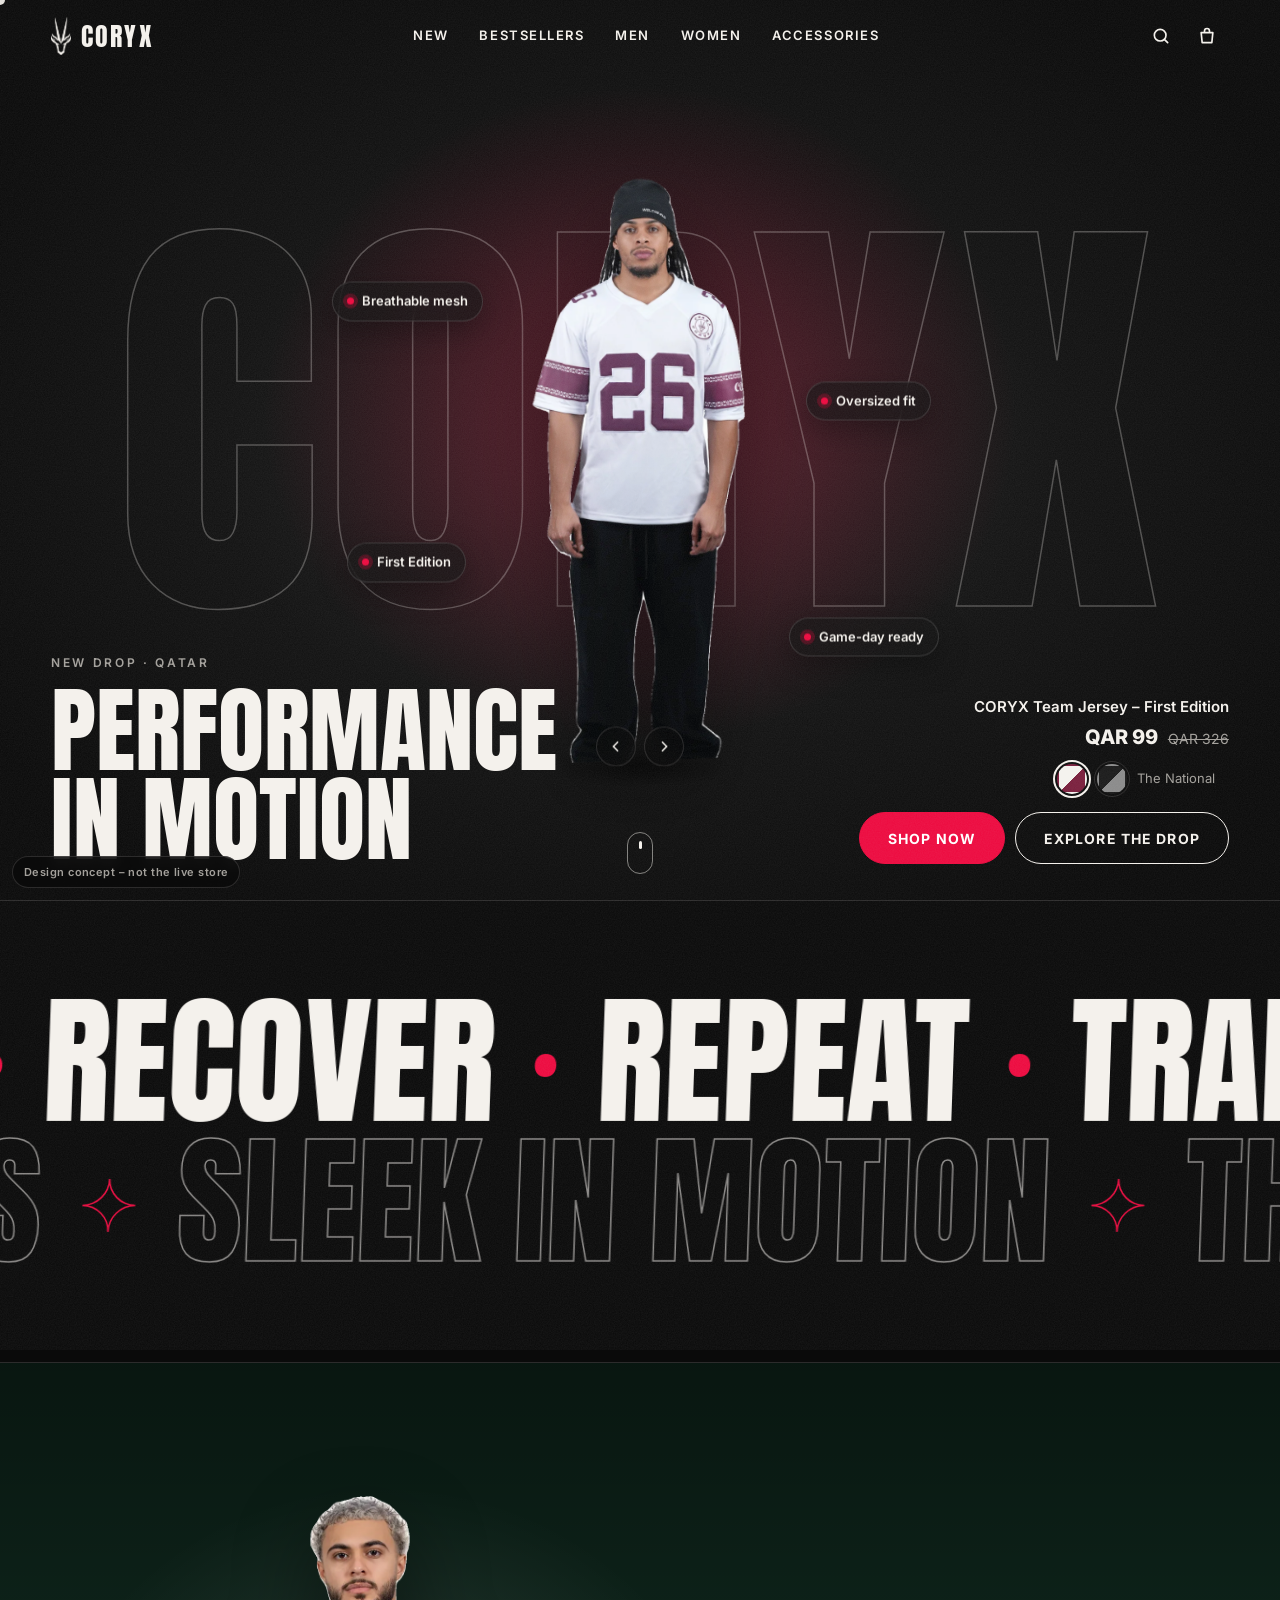
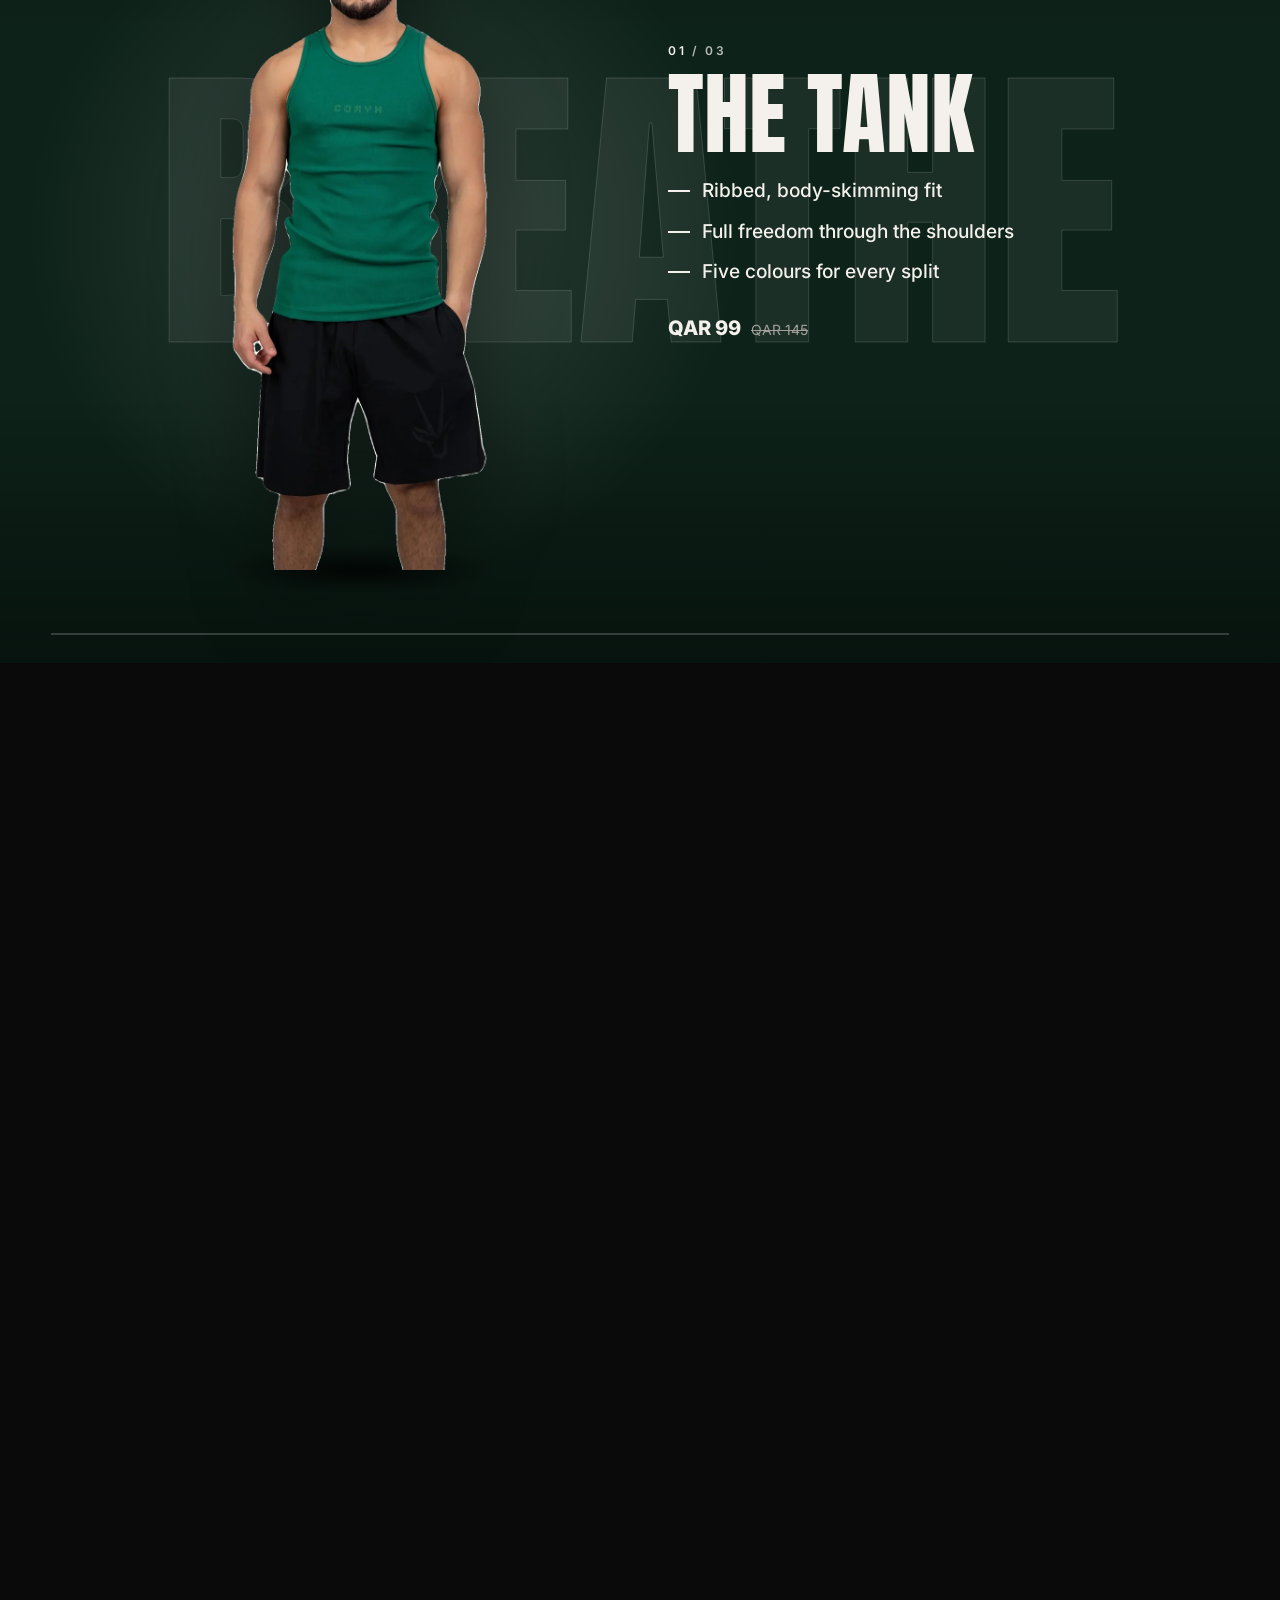
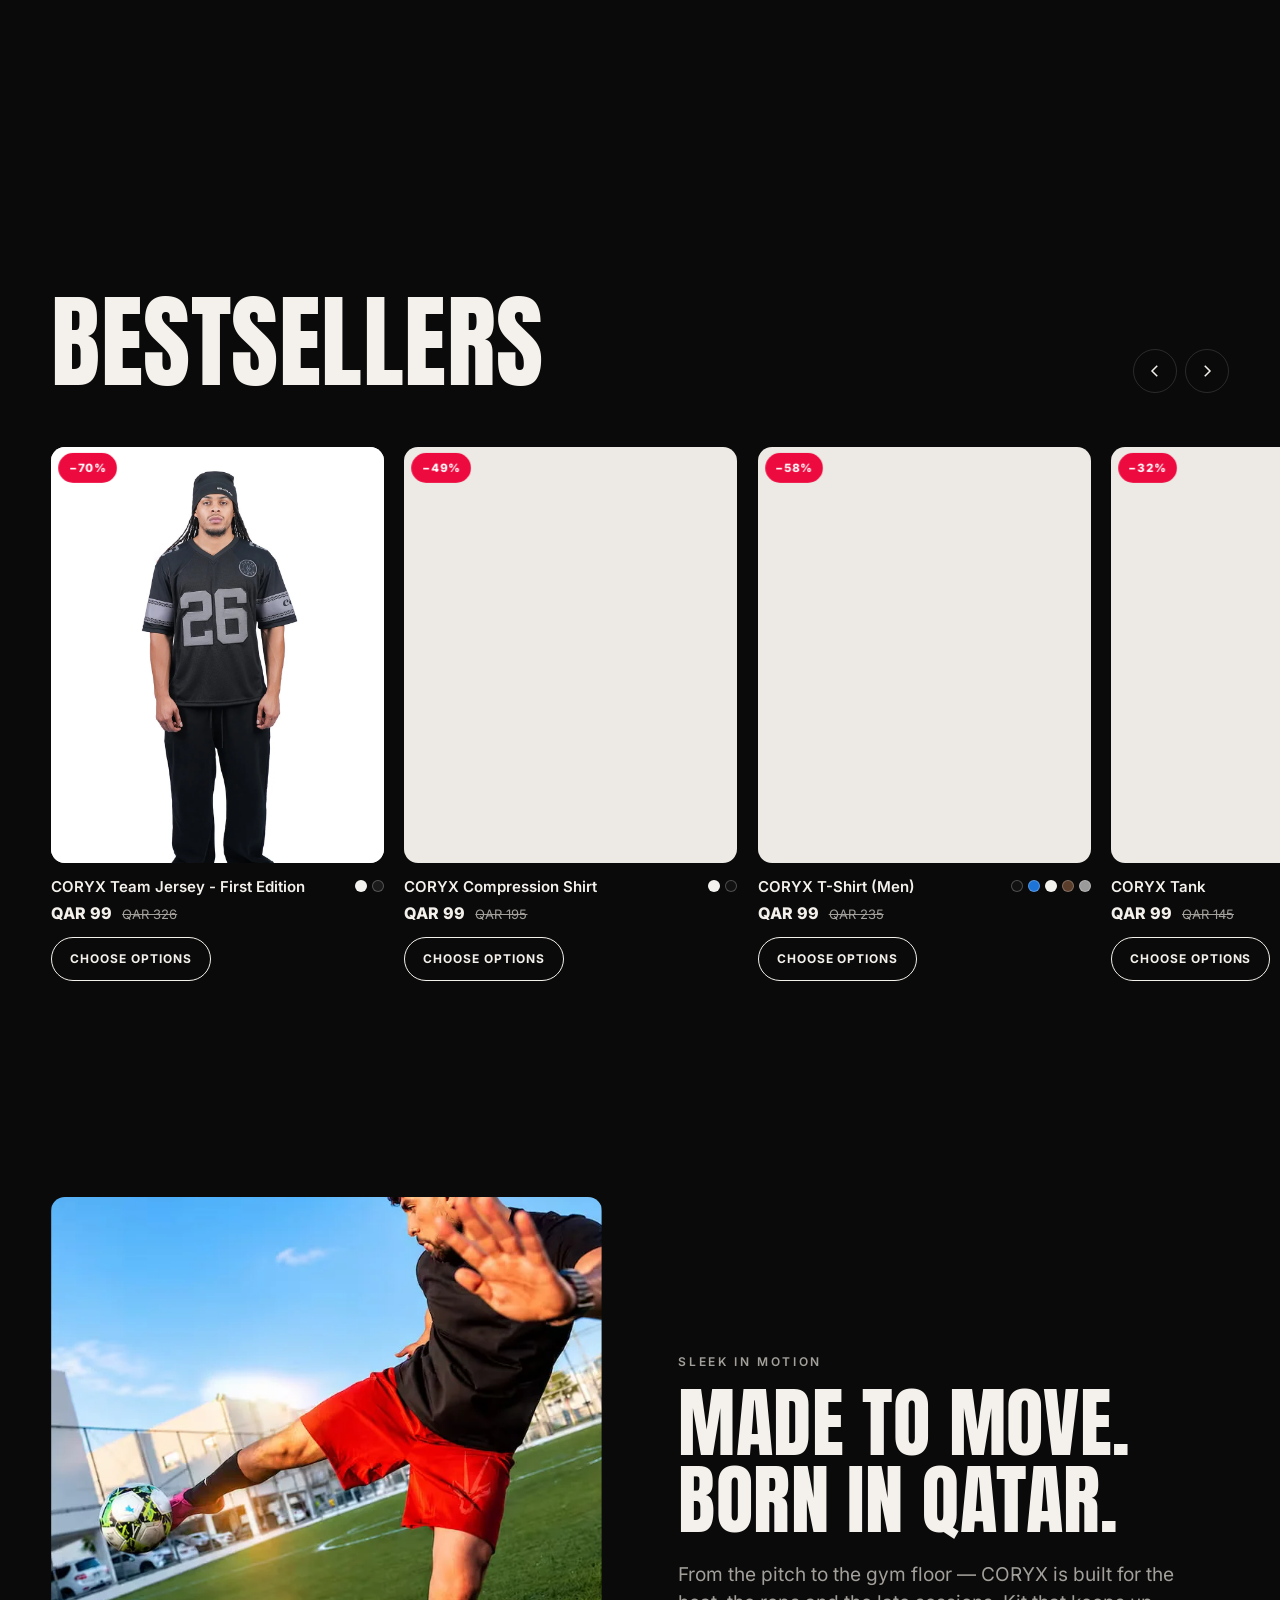
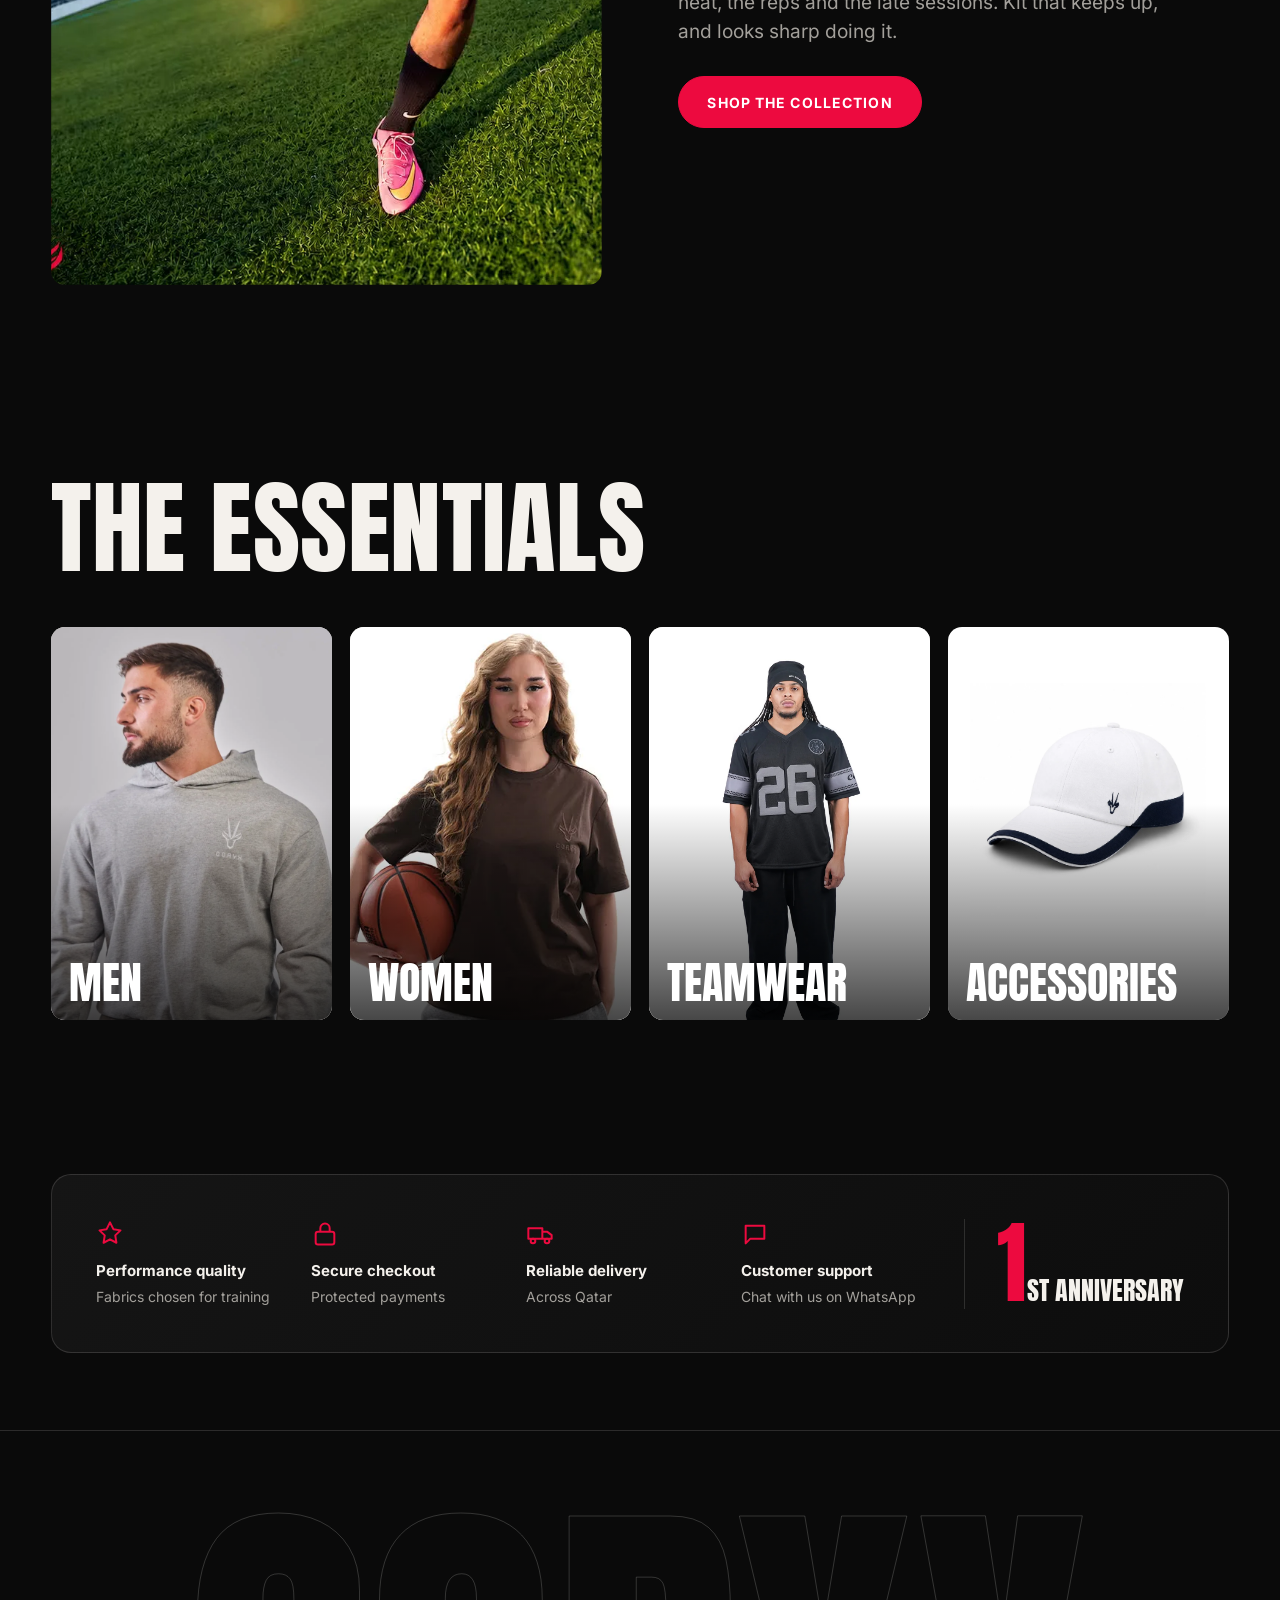
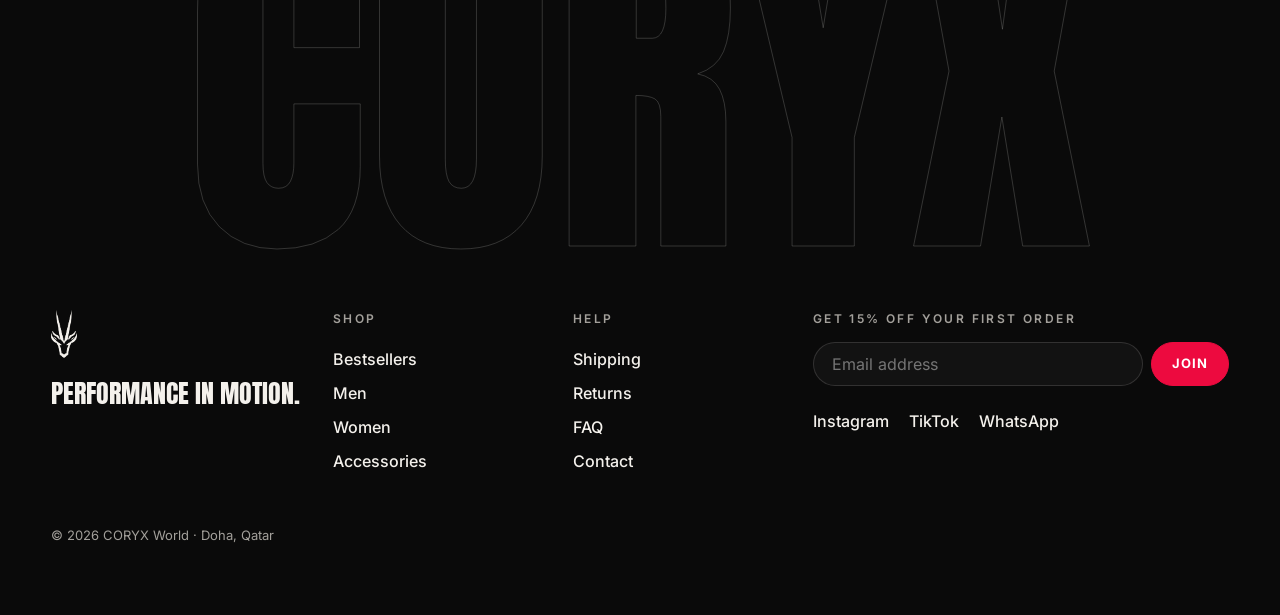
==== demo/index.html @ 8c730351 "Phase D: standalone client demo with real CORYX products One-page concept in ./demo (no build step):" ====
<!doctype html>
<html lang="en">
<head>
<meta charset="utf-8">
<meta name="viewport" content="width=device-width, initial-scale=1, viewport-fit=cover">
<title>CORYX — Performance in Motion</title>
<meta name="description" content="CORYX World design concept: premium gym and sportswear from Qatar.">
<meta name="theme-color" content="#0A0A0A">
<meta name="robots" content="noindex">
<link rel="icon" type="image/png" href="images/logo-red.png">
<link rel="preload" as="image" href="images/cutouts/jersey-national-0.webp" fetchpriority="high">
<link rel="stylesheet" href="demo.css">
</head>
<body>

<!-- Page-load intro (once per session) -->
<div class="intro" id="intro" aria-hidden="true">
  <div class="intro__panel intro__panel--top"></div>
  <div class="intro__panel intro__panel--bottom"></div>
  <div class="intro__mark"><img src="images/logo-red.png" alt="" width="84" height="156"></div>
  <button class="intro__skip" type="button" tabindex="-1">Skip</button>
</div>

<div class="grain" aria-hidden="true"></div>
<div class="cursor" aria-hidden="true"><span class="cursor__label">Drag</span></div>

<a class="skip-link" href="#main">Skip to content</a>

<header class="header" id="header">
  <a class="header__logo" href="#top" aria-label="CORYX home">
    <img src="images/logo-white.png" alt="" width="20" height="37">
    <span class="header__word">CORYX</span>
  </a>
  <nav class="header__nav" aria-label="Main">
    <a href="#showcase">New</a>
    <a href="#rail">Bestsellers</a>
    <a href="#essentials">Men</a>
    <a href="#essentials">Women</a>
    <a href="#essentials">Accessories</a>
  </nav>
  <div class="header__tools">
    <button class="icon-btn" type="button" aria-label="Search">
      <svg viewBox="0 0 24 24" width="20" height="20" aria-hidden="true"><circle cx="11" cy="11" r="7" fill="none" stroke="currentColor" stroke-width="2"/><path d="M20 20l-4-4" stroke="currentColor" stroke-width="2" stroke-linecap="round"/></svg>
    </button>
    <button class="icon-btn cart-btn" type="button" aria-label="Cart, 0 items">
      <svg viewBox="0 0 24 24" width="20" height="20" aria-hidden="true"><path d="M5 8h14l-1.2 12H6.2z" fill="none" stroke="currentColor" stroke-width="2" stroke-linejoin="round"/><path d="M9 8V6a3 3 0 0 1 6 0v2" fill="none" stroke="currentColor" stroke-width="2"/></svg>
      <span class="cart-btn__count" id="cartCount" hidden>0</span>
    </button>
    <button class="icon-btn menu-btn" type="button" aria-label="Open menu" aria-expanded="false" aria-controls="mobileMenu">
      <span></span><span></span>
    </button>
  </div>
</header>

<div class="mobile-menu" id="mobileMenu" hidden>
  <a href="#showcase">New</a>
  <a href="#rail">Bestsellers</a>
  <a href="#essentials">Men</a>
  <a href="#essentials">Women</a>
  <a href="#essentials">Accessories</a>
</div>

<main id="main">

<!-- 4.1 HERO -->
<section class="hero" id="top" aria-labelledby="heroTitle">
  <div class="hero__bg" aria-hidden="true"></div>
  <div class="hero__outline" aria-hidden="true">CORYX</div>

  <div class="hero__stage">
    <coryx-spin id="heroSpin" mode="auto" eager
      label="CORYX Team Jersey – First Edition"
      frames='["images/cutouts/jersey-national-0.webp","images/cutouts/jersey-national-1.webp","images/cutouts/jersey-national-2.webp","images/cutouts/jersey-national-3.webp"]'
      ratio="1000/1500"></coryx-spin>

    <ul class="chips" aria-label="Product highlights">
      <li class="chip" data-depth="1.2"><span class="chip__dot"></span>Breathable mesh</li>
      <li class="chip" data-depth="0.7"><span class="chip__dot"></span>Oversized fit</li>
      <li class="chip" data-depth="1.6"><span class="chip__dot"></span>First Edition</li>
      <li class="chip" data-depth="0.9"><span class="chip__dot"></span>Game-day ready</li>
    </ul>
  </div>

  <div class="hero__copy">
    <p class="eyebrow">New drop · Qatar</p>
    <h1 class="hero__title" id="heroTitle"><span class="hero__line">Performance</span> <span class="hero__line">in Motion</span></h1>
  </div>

  <div class="hero__buy">
    <div class="hero__product">
      <p class="hero__name" id="heroName">CORYX Team Jersey – First Edition</p>
      <p class="price"><span class="price__now" id="heroPrice">QAR 99</span> <s class="price__was" id="heroWas">QAR 326</s></p>
      <div class="swatches" role="radiogroup" aria-label="Colour">
        <button class="swatch is-active" type="button" role="radio" aria-checked="true" style="--sw:#f4f2ee;--sw2:#7a1f3d" data-set="national" aria-label="The National (white and maroon)"></button>
        <button class="swatch" type="button" role="radio" aria-checked="false" style="--sw:#1a1a1a;--sw2:#8a8a8a" data-set="noir" aria-label="Noir (black and grey)"></button>
        <span class="swatches__label" id="swatchLabel">The National</span>
      </div>
    </div>
    <div class="hero__ctas">
      <a class="btn btn--primary magnetic" href="#rail"><span>Shop Now</span></a>
      <a class="btn btn--ghost magnetic" href="#showcase"><span>Explore the drop</span></a>
    </div>
  </div>

  <a class="scroll-cue" href="#marquee" aria-label="Scroll down"><span></span></a>
</section>

<!-- 4.2 MARQUEE -->
<section class="marquee" id="marquee" aria-label="Train, recover, repeat">
  <div class="marquee__row" data-dir="1"><div class="marquee__track">
    <span>Train</span><i>•</i><span>Recover</span><i>•</i><span>Repeat</span><i>•</i>
    <span>Train</span><i>•</i><span>Recover</span><i>•</i><span>Repeat</span><i>•</i>
  </div></div>
  <div class="marquee__row marquee__row--outline" data-dir="-1" aria-hidden="true"><div class="marquee__track">
    <span>Sleek in Motion</span><i>✦</i><span>The Essentials</span><i>✦</i>
    <span>Sleek in Motion</span><i>✦</i><span>The Essentials</span><i>✦</i>
  </div></div>
</section>

<!-- 4.3 SCROLL SHOWCASE -->
<section class="showcase" id="showcase" aria-label="Featured products">
  <div class="showcase__pin">
    <div class="showcase__bg" aria-hidden="true"></div>
    <div class="showcase__word" aria-hidden="true"><span>BREATHE</span><span>COMPRESS</span><span>RECOVER</span></div>
    <div class="showcase__stage">
      <coryx-spin class="showcase__spin" mode="scroll" data-i="0" label="CORYX Tank" frames='["images/cutouts/tank-front.webp","images/cutouts/tank-back.webp"]' ratio="1000/1500"></coryx-spin>
      <coryx-spin class="showcase__spin" mode="scroll" data-i="1" label="CORYX Compression Shirt" frames='["images/cutouts/compression-front.webp","images/cutouts/compression-back.webp"]' ratio="1000/1500"></coryx-spin>
      <coryx-spin class="showcase__spin" mode="scroll" data-i="2" label="CORYX Hoodie (Women)" frames='["images/cutouts/hoodie-w-front.webp","images/cutouts/hoodie-w-back.webp"]' ratio="1000/1500"></coryx-spin>
    </div>
    <div class="showcase__copy">
      <article class="sc-item" data-handle="coryx-tank" data-bg="#0d2219" data-accent="#2f8f5b">
        <p class="eyebrow"><span class="sc-num">01</span> / 03</p>
        <h2 class="sc-title">The Tank</h2>
        <ul class="sc-bullets"><li>Ribbed, body-skimming fit</li><li>Full freedom through the shoulders</li><li>Five colours for every split</li></ul>
        <p class="price"><span class="price__now"></span> <s class="price__was"></s></p>
      </article>
      <article class="sc-item" data-handle="compression-shirt" data-bg="#3a0613" data-accent="#ED0A3F">
        <p class="eyebrow"><span class="sc-num">02</span> / 03</p>
        <h2 class="sc-title">Compression Shirt</h2>
        <ul class="sc-bullets"><li>Second-skin compression fit</li><li>Built for heavy sessions</li><li>Black or white</li></ul>
        <p class="price"><span class="price__now"></span> <s class="price__was"></s></p>
      </article>
      <article class="sc-item" data-handle="women-hoodies" data-bg="#1b1d23" data-accent="#b9b9c0">
        <p class="eyebrow"><span class="sc-num">03</span> / 03</p>
        <h2 class="sc-title">The Hoodie</h2>
        <ul class="sc-bullets"><li>Heavyweight, relaxed silhouette</li><li>Warm-up to cool-down</li><li>Gray or black</li></ul>
        <p class="price"><span class="price__now"></span> <s class="price__was"></s></p>
      </article>
    </div>
    <div class="showcase__progress" aria-hidden="true"><span></span></div>
  </div>
</section>

<!-- 4.4 PRODUCT RAIL -->
<section class="rail" id="rail" aria-labelledby="railTitle">
  <div class="section-head">
    <h2 class="section-title" id="railTitle" data-reveal>Bestsellers</h2>
    <div class="rail__nav">
      <button class="icon-btn icon-btn--ring" type="button" data-rail="-1" aria-label="Previous products"><svg viewBox="0 0 24 24" width="18" height="18" aria-hidden="true"><path d="M15 5l-7 7 7 7" fill="none" stroke="currentColor" stroke-width="2"/></svg></button>
      <button class="icon-btn icon-btn--ring" type="button" data-rail="1" aria-label="Next products"><svg viewBox="0 0 24 24" width="18" height="18" aria-hidden="true"><path d="M9 5l7 7-7 7" fill="none" stroke="currentColor" stroke-width="2"/></svg></button>
    </div>
  </div>
  <div class="rail__track" id="railTrack" tabindex="0" aria-label="Bestseller products, scroll horizontally"></div>
</section>

<!-- 4.5 SPLIT FEATURE -->
<section class="split" aria-labelledby="splitTitle">
  <div class="split__media">
    <img src="images/lifestyle-football.webp" alt="Footballer in CORYX shorts striking the ball on a pitch" width="1000" height="1250" loading="lazy">
  </div>
  <div class="split__copy">
    <p class="eyebrow">Sleek in Motion</p>
    <h2 class="section-title" id="splitTitle" data-reveal>Made to move.<br>Born in Qatar.</h2>
    <p class="split__text" data-reveal-lines>From the pitch to the gym floor — CORYX is built for the heat, the reps and the late sessions. Kit that keeps up, and looks sharp doing it.</p>
    <a class="btn btn--primary magnetic" href="#essentials"><span>Shop the collection</span></a>
  </div>
</section>

<!-- 4.6 CATEGORIES -->
<section class="cats" id="essentials" aria-labelledby="catsTitle">
  <div class="section-head">
    <h2 class="section-title" id="catsTitle" data-reveal>The Essentials</h2>
  </div>
  <div class="cats__grid">
    <a class="cat" href="https://coryxworld.com/collections/all" target="_blank" rel="noopener">
      <img src="images/mens-hoodies-5.webp" alt="Man wearing a gray CORYX hoodie" loading="lazy" width="1067" height="1600">
      <span class="cat__title">Men <b aria-hidden="true">→</b></span>
    </a>
    <a class="cat" href="https://coryxworld.com/collections/all" target="_blank" rel="noopener">
      <img src="images/coryx-gym-t-shirt-women-8.webp" alt="Woman in a brown CORYX T-shirt holding a basketball" loading="lazy" width="1067" height="1600">
      <span class="cat__title">Women <b aria-hidden="true">→</b></span>
    </a>
    <a class="cat" href="https://coryxworld.com/collections/all" target="_blank" rel="noopener">
      <img src="images/lifestyle-jersey.webp" alt="Model in the black CORYX Team Jersey" loading="lazy" width="1080" height="1440">
      <span class="cat__title">Teamwear <b aria-hidden="true">→</b></span>
    </a>
    <a class="cat cat--product" href="https://coryxworld.com/collections/all" target="_blank" rel="noopener">
      <img src="images/coryx-performance-cap-1.webp" alt="White CORYX Performance Cap" loading="lazy" width="1600" height="1600">
      <span class="cat__title">Accessories <b aria-hidden="true">→</b></span>
    </a>
  </div>
</section>

<!-- 4.7 TRUST -->
<section class="trust" aria-label="Why CORYX">
  <ul class="trust__list">
    <li><svg viewBox="0 0 24 24" aria-hidden="true"><path d="M12 2l3 6 6 .9-4.5 4.3 1 6.3L12 16.6 6.5 19.5l1-6.3L3 8.9 9 8z"/></svg><strong>Performance quality</strong><span>Fabrics chosen for training</span></li>
    <li><svg viewBox="0 0 24 24" aria-hidden="true"><rect x="4" y="10" width="16" height="11" rx="2"/><path d="M8 10V7a4 4 0 0 1 8 0v3"/></svg><strong>Secure checkout</strong><span>Protected payments</span></li>
    <li><svg viewBox="0 0 24 24" aria-hidden="true"><path d="M2 7h12v9H2zM14 10h4l4 3v3h-8z"/><circle cx="6" cy="18" r="2"/><circle cx="18" cy="18" r="2"/></svg><strong>Reliable delivery</strong><span>Across Qatar</span></li>
    <li><svg viewBox="0 0 24 24" aria-hidden="true"><path d="M4 5h16v11H8l-4 4z"/></svg><strong>Customer support</strong><span>Chat with us on WhatsApp</span></li>
  </ul>
  <div class="trust__counter">
    <span class="counter" data-to="1">0</span><span class="counter__label">st Anniversary</span>
  </div>
</section>

</main>

<footer class="footer">
  <div class="footer__big" aria-hidden="true">CORYX</div>
  <div class="footer__grid">
    <div>
      <img src="images/logo-white.png" alt="CORYX" width="26" height="48">
      <p class="footer__tag">Performance in Motion.</p>
    </div>
    <div>
      <h3>Shop</h3>
      <a href="#rail">Bestsellers</a><a href="#essentials">Men</a><a href="#essentials">Women</a><a href="#essentials">Accessories</a>
    </div>
    <div>
      <h3>Help</h3>
      <a href="#">Shipping</a><a href="#">Returns</a><a href="#">FAQ</a><a href="#">Contact</a>
    </div>
    <form class="footer__news" onsubmit="event.preventDefault(); this.querySelector('button').textContent='Subscribed ✓';">
      <h3>Get 15% off your first order</h3>
      <div class="footer__field"><label for="newsEmail" class="sr-only">Email</label><input id="newsEmail" type="email" placeholder="Email address" required><button type="submit" class="btn btn--primary btn--sm"><span>Join</span></button></div>
      <div class="footer__social">
        <a href="https://www.instagram.com/coryxworld/" target="_blank" rel="noopener">Instagram</a>
        <a href="https://www.tiktok.com/@coryx_world" target="_blank" rel="noopener">TikTok</a>
        <a href="https://wa.me/97451077577" target="_blank" rel="noopener">WhatsApp</a>
      </div>
    </form>
  </div>
  <p class="footer__legal">© 2026 CORYX World · Doha, Qatar</p>
</footer>

<div class="toast" id="toast" role="status" aria-live="polite"></div>
<div class="concept-label">Design concept – not the live store</div>

<script src="vendor/gsap.min.js" defer></script>
<script src="vendor/ScrollTrigger.min.js" defer></script>
<script src="vendor/lenis.min.js" defer></script>
<script src="data.js" defer></script>
<script src="demo.js" defer></script>
</body>
</html>
---- demo/demo.css ----
/* CORYX — design concept demo. No build step. */
@font-face { font-family: "Anton"; src: url("fonts/anton.woff2") format("woff2"); font-display: swap; }
@font-face { font-family: "Inter"; src: url("fonts/inter-400.woff2") format("woff2"); font-weight: 400; font-display: swap; }
@font-face { font-family: "Inter"; src: url("fonts/inter-500.woff2") format("woff2"); font-weight: 500; font-display: swap; }
@font-face { font-family: "Inter"; src: url("fonts/inter-600.woff2") format("woff2"); font-weight: 600; font-display: swap; }
@font-face { font-family: "Inter"; src: url("fonts/inter-700.woff2") format("woff2"); font-weight: 700; font-display: swap; }
@font-face { font-family: "Inter"; src: url("fonts/inter-800.woff2") format("woff2"); font-weight: 800; font-display: swap; }

:root {
  --bg: #0A0A0A;
  --bg-2: #141414;
  --fg: #F4F1EC;
  --muted: #A3A09B;
  --line: rgba(244, 241, 236, .14);
  --accent: #ED0A3F;            /* taken from the live theme's accent */
  --accent-ink: #fff;
  --card: #EDEAE5;
  --display: "Anton", "Impact", "Arial Narrow", sans-serif;
  --body: "Inter", system-ui, -apple-system, "Segoe UI", sans-serif;
  --gutter: clamp(16px, 4vw, 56px);
  --radius: 14px;
  --ease: cubic-bezier(.16, 1, .3, 1);
  color-scheme: dark;
}

*, *::before, *::after { box-sizing: border-box; }
html { -webkit-text-size-adjust: 100%; }
html.lenis, html.lenis body { height: auto; }
.lenis.lenis-smooth { scroll-behavior: auto !important; }
body {
  margin: 0; background: var(--bg); color: var(--fg);
  font-family: var(--body); font-size: 16px; line-height: 1.5;
  -webkit-font-smoothing: antialiased; overflow-x: hidden;
}
img { max-width: 100%; display: block; }
a { color: inherit; }
button { font: inherit; color: inherit; }
.sr-only, .skip-link:not(:focus) { position: absolute !important; width: 1px; height: 1px; overflow: hidden; clip: rect(0 0 0 0); white-space: nowrap; }
.skip-link { position: fixed; inset-block-start: 8px; inset-inline-start: 8px; z-index: 200; background: var(--fg); color: var(--bg); padding: 8px 14px; border-radius: 8px; }
:focus-visible { outline: 2px solid var(--accent); outline-offset: 3px; }

.eyebrow { font-size: 12px; font-weight: 600; letter-spacing: .22em; text-transform: uppercase; color: var(--muted); margin: 0 0 14px; }
.section-title { font-family: var(--display); font-weight: 400; text-transform: uppercase; font-size: clamp(44px, 8vw, 120px); line-height: .92; letter-spacing: .005em; margin: 0; }
.section-head { display: flex; align-items: end; justify-content: space-between; gap: 16px; padding-inline: var(--gutter); margin-block-end: clamp(24px, 4vw, 48px); }

/* Buttons */
.btn { --b: var(--fg); display: inline-flex; align-items: center; justify-content: center; gap: 10px; min-height: 52px; padding: 0 28px; border-radius: 999px; font-weight: 700; font-size: 14px; letter-spacing: .08em; text-transform: uppercase; text-decoration: none; border: 1.5px solid var(--b); cursor: pointer; position: relative; overflow: hidden; isolation: isolate; transition: color .4s var(--ease), border-color .4s var(--ease); }
.btn span { position: relative; z-index: 1; pointer-events: none; }
.btn::before { content: ""; position: absolute; inset: 0; z-index: 0; transform: translateY(101%); transition: transform .5s var(--ease); border-radius: inherit; }
.btn--primary { background: var(--accent); border-color: var(--accent); color: var(--accent-ink); }
.btn--primary::before { background: var(--fg); }
.btn--primary:hover { color: var(--bg); border-color: var(--fg); }
.btn--ghost { background: transparent; color: var(--fg); }
.btn--ghost::before { background: var(--fg); }
.btn--ghost:hover { color: var(--bg); }
.btn:hover::before { transform: translateY(0); }
.btn--sm { min-height: 44px; padding: 0 20px; font-size: 13px; }
.icon-btn { display: inline-grid; place-items: center; width: 44px; height: 44px; border: 0; background: transparent; cursor: pointer; border-radius: 999px; position: relative; }
.icon-btn--ring { border: 1.5px solid var(--line); transition: border-color .3s, background .3s; }
.icon-btn--ring:hover { border-color: var(--fg); background: rgba(255,255,255,.06); }

/* Grain + cursor + label */
.grain { position: fixed; inset: -50%; z-index: 90; pointer-events: none; opacity: .07; background-image: url("data:image/svg+xml;utf8,<svg xmlns='http://www.w3.org/2000/svg' width='220' height='220'><filter id='n'><feTurbulence type='fractalNoise' baseFrequency='.85' numOctaves='3' stitchTiles='stitch'/><feColorMatrix values='0 0 0 0 1  0 0 0 0 1  0 0 0 0 1  0 0 0 .9 0'/></filter><rect width='100%' height='100%' filter='url(%23n)'/></svg>"); animation: grain 1s steps(6) infinite; }
@keyframes grain { 0% { transform: translate(0,0) } 20% { transform: translate(-3%,2%) } 40% { transform: translate(2%,-3%) } 60% { transform: translate(-2%,-1%) } 80% { transform: translate(3%,3%) } 100% { transform: translate(0,0) } }
.cursor { position: fixed; inset-block-start: 0; inset-inline-start: 0; z-index: 150; width: 10px; height: 10px; margin: -5px 0 0 -5px; border-radius: 50%; background: var(--fg); pointer-events: none; mix-blend-mode: difference; display: none; place-items: center; transition: width .35s var(--ease), height .35s var(--ease), margin .35s var(--ease), background .3s; }
.cursor__label { font-size: 11px; font-weight: 800; letter-spacing: .14em; text-transform: uppercase; color: var(--bg); opacity: 0; transition: opacity .2s; }
.has-cursor .cursor { display: grid; }
.cursor.is-link { width: 46px; height: 46px; margin: -23px 0 0 -23px; }
.cursor.is-drag { width: 84px; height: 84px; margin: -42px 0 0 -42px; mix-blend-mode: normal; background: var(--accent); }
.cursor.is-drag .cursor__label { opacity: 1; color: #fff; }
.concept-label { position: fixed; inset-block-end: 12px; inset-inline-start: 12px; z-index: 120; font-size: 11px; font-weight: 600; letter-spacing: .04em; padding: 7px 11px; border-radius: 999px; background: rgba(10,10,10,.78); border: 1px solid var(--line); color: var(--muted); backdrop-filter: blur(8px); -webkit-backdrop-filter: blur(8px); pointer-events: none; }

/* Intro */
.intro { position: fixed; inset: 0; z-index: 180; display: grid; place-items: center; pointer-events: none; }
.intro__panel { position: absolute; inset-inline: 0; height: 50.5%; background: #050505; }
.intro__panel--top { inset-block-start: 0; }
.intro__panel--bottom { inset-block-end: 0; }
.intro__mark { position: relative; width: 84px; clip-path: inset(100% 0 0 0); }
.intro__skip { position: absolute; inset-block-end: 24px; inset-inline-end: 24px; background: none; border: 1px solid var(--line); border-radius: 999px; padding: 8px 14px; color: var(--muted); font-size: 12px; pointer-events: auto; cursor: pointer; }
.intro.is-done { display: none; }

/* Header */
.header { position: fixed; inset-block-start: 0; inset-inline: 0; z-index: 100; display: flex; align-items: center; justify-content: space-between; gap: 16px; padding: 14px var(--gutter); transition: background .4s, transform .5s var(--ease), padding .4s; }
.header.is-solid { background: rgba(10,10,10,.72); backdrop-filter: blur(14px); -webkit-backdrop-filter: blur(14px); border-block-end: 1px solid var(--line); padding-block: 10px; }
.header.is-hidden { transform: translateY(-100%); }
.header__logo { display: flex; align-items: center; gap: 10px; text-decoration: none; }
.header__logo img { width: 20px; height: auto; }
.header__word { font-family: var(--display); font-size: 26px; letter-spacing: .08em; line-height: 1; }
.header__nav { display: flex; gap: clamp(16px, 2.4vw, 36px); }
.header__nav a { font-size: 13px; font-weight: 600; letter-spacing: .12em; text-transform: uppercase; text-decoration: none; position: relative; padding-block: 6px; }
.header__nav a::after { content: ""; position: absolute; inset-inline: 0; inset-block-end: 0; height: 2px; background: var(--accent); transform: scaleX(0); transform-origin: right; transition: transform .45s var(--ease); }
.header__nav a:hover::after { transform: scaleX(1); transform-origin: left; }
.header__tools { display: flex; align-items: center; gap: 2px; }
.cart-btn__count[hidden] { display: none; }
.cart-btn__count { position: absolute; inset-block-start: 6px; inset-inline-end: 4px; min-width: 17px; height: 17px; padding: 0 4px; border-radius: 99px; background: var(--accent); color: #fff; font-size: 10px; font-weight: 800; display: grid; place-items: center; }
.cart-btn__count.bump { animation: bump .5s var(--ease); }
@keyframes bump { 40% { transform: scale(1.5) } }
.menu-btn { display: none; }
.menu-btn span { position: absolute; width: 20px; height: 2px; background: currentColor; transition: transform .35s var(--ease); }
.menu-btn span:first-child { transform: translateY(-4px); }
.menu-btn span:last-child { transform: translateY(4px); }
.menu-btn[aria-expanded="true"] span:first-child { transform: rotate(45deg); }
.menu-btn[aria-expanded="true"] span:last-child { transform: rotate(-45deg); }
.mobile-menu { position: fixed; inset: 0; z-index: 99; background: rgba(8,8,8,.97); display: flex; flex-direction: column; justify-content: center; gap: 6px; padding: 0 var(--gutter); }
.mobile-menu[hidden] { display: none; }
.mobile-menu a { font-family: var(--display); font-size: 56px; text-transform: uppercase; text-decoration: none; line-height: 1.1; }

/* ---------- <coryx-spin> ---------- */
coryx-spin { display: block; position: relative; width: 100%; aspect-ratio: var(--ratio, 2/3); touch-action: pan-y; user-select: none; -webkit-user-select: none; }
coryx-spin .spin__tilt { position: absolute; inset: 0; perspective: 1200px; transform-style: preserve-3d; }
coryx-spin .spin__rot { position: absolute; inset: 0; transform-style: preserve-3d; }
coryx-spin .spin__face { position: absolute; inset: 0; pointer-events: none; opacity: 0; visibility: hidden; transform-origin: 50% 60%; }
coryx-spin .spin__img { width: 100%; height: 100%; object-fit: contain; -webkit-user-drag: none; filter: drop-shadow(0 30px 40px rgba(0,0,0,.45)); }
coryx-spin .spin__seq { position: absolute; inset: 0; transform-style: preserve-3d; }
coryx-spin.no-mask .spin__sheen { display: none; }
coryx-spin .spin__sheen { position: absolute; inset: 0; pointer-events: none; mix-blend-mode: soft-light; opacity: 0; background: linear-gradient(100deg, transparent 30%, rgba(255,255,255,.75) 50%, transparent 70%); background-size: 250% 100%; -webkit-mask: var(--mask) center / contain no-repeat; mask: var(--mask) center / contain no-repeat; }
coryx-spin .spin__shadow { position: absolute; inset-inline-start: 50%; inset-block-end: -1.5%; width: 58%; height: 7%; margin-inline-start: -29%; border-radius: 50%; background: radial-gradient(closest-side, rgba(0,0,0,.75), rgba(0,0,0,0)); transform-origin: center; pointer-events: none; z-index: -1; }
coryx-spin.is-animating .spin__face, coryx-spin.is-animating .spin__tilt { will-change: transform; }
coryx-spin[mode="drag"], coryx-spin[mode="auto"] { cursor: grab; }
coryx-spin.is-dragging { cursor: grabbing; }
coryx-spin .spin__controls { position: absolute; inset-block-end: 2%; inset-inline: 0; display: flex; justify-content: center; gap: 8px; z-index: 3; }
coryx-spin .spin__btn { width: 40px; height: 40px; border-radius: 50%; border: 1px solid var(--line); background: rgba(10,10,10,.55); backdrop-filter: blur(6px); -webkit-backdrop-filter: blur(6px); display: grid; place-items: center; cursor: pointer; padding: 0; transition: background .3s, border-color .3s; }
coryx-spin .spin__btn:hover { background: var(--accent); border-color: var(--accent); }
coryx-spin .spin__btn svg { width: 16px; height: 16px; }
coryx-spin[mode="scroll"] .spin__controls { display: none; }

/* ---------- HERO ---------- */
.hero { position: relative; min-height: 100svh; display: grid; grid-template-columns: 1fr auto; grid-template-rows: 1fr auto; align-items: end; padding: 90px var(--gutter) 36px; overflow: hidden; isolation: isolate; }
.hero__bg { position: absolute; inset: 0; z-index: -2; background:
  radial-gradient(42% 52% at 50% 46%, rgba(237,10,63,.32), rgba(237,10,63,0) 70%),
  radial-gradient(60% 60% at 50% 50%, #262626 0%, #121212 55%, #0A0A0A 100%); }
.hero__outline { position: absolute; inset-inline: 0; inset-block-start: 50%; transform: translateY(-58%); z-index: -1; text-align: center; font-family: var(--display); font-size: clamp(140px, 34vw, 560px); line-height: .8; letter-spacing: .01em; color: transparent; -webkit-text-stroke: 1.5px rgba(244,241,236,.28); white-space: nowrap; pointer-events: none; }
.hero__stage { position: absolute; inset-inline-start: 50%; inset-block-start: 52%; width: min(46vh, 34vw, 520px); transform: translate(-50%, -50%); z-index: 1; }
.hero__copy { grid-column: 1; grid-row: 2; align-self: end; position: relative; z-index: 2; }
.hero__title { font-family: var(--display); font-weight: 400; text-transform: uppercase; font-size: clamp(56px, 7.4vw, 132px); line-height: .88; margin: 0; }
.hero__title .hero__line { display: block; overflow: hidden; white-space: nowrap; padding-block: .03em; }
.hero__title .char { display: inline-block; will-change: transform; }
.hero__buy { grid-column: 2; grid-row: 2; justify-self: end; display: flex; flex-direction: column; align-items: flex-end; gap: 18px; text-align: end; position: relative; z-index: 2; }
.hero__name { margin: 0 0 4px; font-weight: 600; font-size: 15px; }
.price { margin: 0; display: flex; align-items: baseline; gap: 10px; flex-wrap: wrap; }
.hero__buy .price { justify-content: flex-end; }
.price__now { font-weight: 800; font-size: 20px; }
.price__was { color: var(--muted); font-size: 14px; }
.swatches { display: flex; align-items: center; gap: 10px; margin-block-start: 12px; justify-content: flex-end; }
.swatch { width: 30px; height: 30px; border-radius: 50%; padding: 0; border: 2px solid transparent; outline: 1px solid var(--line); outline-offset: 2px; background: linear-gradient(135deg, var(--sw) 50%, var(--sw2, var(--sw)) 50%); cursor: pointer; transition: outline-color .3s, transform .3s var(--ease); }
.swatch:hover { transform: scale(1.1); }
.swatch.is-active { outline: 2px solid var(--fg); }
.swatches__label { font-size: 13px; color: var(--muted); min-width: 92px; text-align: start; }
.hero__ctas { display: flex; gap: 10px; flex-wrap: wrap; justify-content: flex-end; }
.chips { list-style: none; margin: 0; padding: 0; position: absolute; inset: 0; pointer-events: none; }
.chip { position: absolute; display: flex; align-items: center; gap: 8px; white-space: nowrap; padding: 9px 14px; border-radius: 999px; font-size: 13px; font-weight: 600; background: rgba(20,20,20,.62); border: 1px solid rgba(255,255,255,.14); backdrop-filter: blur(10px); -webkit-backdrop-filter: blur(10px); box-shadow: 0 10px 30px rgba(0,0,0,.35); }
.chip__dot { width: 7px; height: 7px; border-radius: 50%; background: var(--accent); box-shadow: 0 0 0 4px rgba(237,10,63,.25); }
.chip:nth-child(1) { inset-block-start: 20%; inset-inline-end: 88%; }
.chip:nth-child(2) { inset-block-start: 36%; inset-inline-start: 90%; }
.chip:nth-child(3) { inset-block-start: 62%; inset-inline-end: 92%; }
.chip:nth-child(4) { inset-block-start: 74%; inset-inline-start: 86%; }
.scroll-cue { position: absolute; inset-block-end: 26px; inset-inline-start: 50%; width: 26px; height: 42px; margin-inline-start: -13px; border: 1.5px solid rgba(244,241,236,.5); border-radius: 99px; z-index: 2; }
.scroll-cue span { position: absolute; inset-inline-start: 50%; inset-block-start: 8px; width: 3px; height: 8px; margin-inline-start: -1.5px; background: var(--fg); border-radius: 3px; animation: cue 1.8s var(--ease) infinite; }
@keyframes cue { 0% { transform: translateY(0); opacity: 1 } 80% { transform: translateY(14px); opacity: 0 } 100% { opacity: 0 } }

/* ---------- MARQUEE ---------- */
.marquee { padding-block: clamp(36px, 7vw, 90px); overflow: hidden; border-block: 1px solid var(--line); background: var(--bg); }
.marquee__row { display: flex; width: max-content; transform: skewX(-8deg); }
.marquee__track { display: flex; align-items: center; flex-shrink: 0; gap: clamp(18px, 3vw, 44px); padding-inline-end: clamp(18px, 3vw, 44px); font-family: var(--display); text-transform: uppercase; font-size: clamp(64px, 11vw, 180px); line-height: 1; white-space: nowrap; }
.marquee__track i { font-style: normal; color: var(--accent); font-size: .5em; }
.marquee__row--outline .marquee__track span { color: transparent; -webkit-text-stroke: 1.5px rgba(244,241,236,.55); }
.marquee__row--outline .marquee__track i { color: transparent; -webkit-text-stroke: 1.5px var(--accent); }

/* ---------- SHOWCASE ---------- */
.showcase { position: relative; }
.showcase__pin { position: relative; height: 100svh; overflow: hidden; display: grid; grid-template-columns: 1.1fr 1fr; align-items: center; padding: 80px var(--gutter) 40px; isolation: isolate; }
.showcase__bg { position: absolute; inset: 0; z-index: -2; background: #0d2219; transition: background-color .8s var(--ease); }
.showcase__bg::after { content: ""; position: absolute; inset: 0; background: radial-gradient(40% 55% at 30% 52%, rgba(255,255,255,.14), transparent 70%), linear-gradient(180deg, rgba(0,0,0,.35), transparent 30%, transparent 70%, rgba(0,0,0,.45)); }
.showcase__word { position: absolute; inset: 0; z-index: -1; display: grid; place-items: center; pointer-events: none; }
.showcase__word span { grid-area: 1 / 1; font-family: var(--display); font-size: clamp(110px, 24vw, 420px); line-height: 1; color: rgba(255,255,255,.06); -webkit-text-stroke: 1px rgba(255,255,255,.14); opacity: 0; white-space: nowrap; }
.showcase__word span:first-child { opacity: 1; }
.showcase__stage { position: relative; height: min(78svh, 760px); aspect-ratio: 1000/1500; justify-self: center; }
.showcase__spin { position: absolute !important; inset: 0; opacity: 0; }
.showcase__spin[data-i="0"] { opacity: 1; }
.showcase__copy { position: relative; display: grid; align-self: center; max-width: 520px; }
.sc-item { grid-area: 1 / 1; opacity: 0; visibility: hidden; }
.sc-item.is-active { visibility: visible; }
.sc-item:first-child { opacity: 1; visibility: visible; }
.sc-item .eyebrow { color: rgba(255,255,255,.7); }
.sc-num { color: var(--fg); }
.sc-title { font-family: var(--display); font-weight: 400; text-transform: uppercase; font-size: clamp(52px, 7vw, 116px); line-height: .9; margin: 0 0 22px; }
.sc-bullets { list-style: none; padding: 0; margin: 0 0 26px; display: grid; gap: 12px; }
.sc-bullets li { display: flex; gap: 12px; align-items: center; font-size: clamp(16px, 1.5vw, 19px); font-weight: 500; }
.sc-bullets li::before { content: ""; width: 22px; height: 2px; background: var(--fg); flex-shrink: 0; }
.showcase__progress { position: absolute; inset-inline: var(--gutter); inset-block-end: 28px; height: 2px; background: rgba(255,255,255,.18); }
.showcase__progress span { display: block; height: 100%; width: 100%; background: var(--fg); transform: scaleX(0); transform-origin: left; }

/* ---------- RAIL ---------- */
.rail { padding-block: clamp(70px, 10vw, 140px) clamp(40px, 6vw, 80px); }
.rail__nav { display: flex; gap: 8px; }
.rail__track { display: grid; grid-auto-flow: column; grid-auto-columns: clamp(250px, 26vw, 380px); gap: clamp(12px, 1.6vw, 22px); overflow-x: auto; scroll-snap-type: x mandatory; scroll-padding-inline: var(--gutter); padding: 6px var(--gutter) 24px; scrollbar-width: none; cursor: grab; overscroll-behavior-x: contain; }
.rail__track::-webkit-scrollbar { display: none; }
.rail__track.is-grabbing { cursor: grabbing; scroll-snap-type: none; }
.rail__track.is-grabbing .card { pointer-events: none; }
.card { scroll-snap-align: start; display: flex; flex-direction: column; gap: 14px; text-decoration: none; }
.card__media { position: relative; aspect-ratio: 4/5; perspective: 1000px; border-radius: var(--radius); }
.card__tilt { position: absolute; inset: 0; transform-style: preserve-3d; transition: transform .5s var(--ease); }
.card__flip { position: absolute; inset: 0; transform-style: preserve-3d; transition: transform .9s var(--ease); }
.card__face { position: absolute; inset: 0; border-radius: var(--radius); overflow: hidden; background: var(--card); backface-visibility: hidden; -webkit-backface-visibility: hidden; }
.card__face img { width: 100%; height: 100%; object-fit: cover; }
.card__face--back { transform: rotateY(180deg); }
.card.is-flipped .card__flip { transform: rotateY(180deg); }
@media (hover: hover) { .card:hover .card__flip { transform: rotateY(180deg); } }
.card__badge { position: absolute; inset-block-start: 12px; inset-inline-start: 12px; z-index: 2; background: var(--accent); color: #fff; font-size: 11px; font-weight: 800; letter-spacing: .08em; text-transform: uppercase; padding: 6px 10px; border-radius: 999px; transform: translateZ(30px); }
.card__flip-hint { position: absolute; inset-block-end: 12px; inset-inline-end: 12px; z-index: 2; width: 34px; height: 34px; border-radius: 50%; border: 0; background: rgba(10,10,10,.75); color: #fff; display: grid; place-items: center; cursor: pointer; transform: translateZ(30px); }
.card__flip-hint svg { width: 16px; height: 16px; }
.card__info { display: grid; grid-template-columns: 1fr auto; gap: 4px 12px; align-items: start; }
.card__title { margin: 0; font-weight: 600; font-size: 15px; line-height: 1.3; }
.card__info .price { grid-column: 1; }
.card__info .price__now { font-size: 16px; }
.card__info .price__was { font-size: 13px; }
.card__dots { grid-column: 2; grid-row: 1; display: flex; gap: 5px; padding-block-start: 3px; }
.card__dots span { width: 12px; height: 12px; border-radius: 50%; background: var(--c); border: 1px solid rgba(255,255,255,.25); }
.card__cta { grid-column: 1 / -1; margin-block-start: 8px; justify-self: start; min-height: 44px; padding: 0 18px; font-size: 12px; }

/* ---------- SPLIT ---------- */
.split { display: grid; grid-template-columns: 1fr 1fr; gap: clamp(28px, 6vw, 96px); align-items: center; padding: clamp(60px, 9vw, 130px) var(--gutter); }
.split__media { position: relative; overflow: hidden; border-radius: var(--radius); aspect-ratio: 4/5; clip-path: inset(0 0 0 0); }
.split__media img { position: absolute; inset: -8% 0; width: 100%; height: 116%; object-fit: cover; }
.split .section-title { font-size: clamp(48px, 6vw, 96px); }
.split__text { color: var(--muted); font-size: clamp(16px, 1.5vw, 19px); max-width: 46ch; margin: 22px 0 30px; }
.split__text .line { display: block; overflow: hidden; }
.split__text .line > span { display: block; }

/* ---------- CATEGORIES ---------- */
.cats { padding-block: clamp(40px, 6vw, 90px); }
.cats__grid { display: grid; grid-template-columns: repeat(4, 1fr); gap: clamp(10px, 1.4vw, 18px); padding-inline: var(--gutter); }
.cat { position: relative; aspect-ratio: 3/4.2; border-radius: var(--radius); overflow: hidden; text-decoration: none; isolation: isolate; background: var(--card); }
.cat img { position: absolute; inset: 0; width: 100%; height: 100%; object-fit: cover; transition: transform 1.1s var(--ease); }
.cat::after { content: ""; position: absolute; inset: 0; background: linear-gradient(180deg, transparent 45%, rgba(0,0,0,.72)); z-index: 0; }
.cat::before { content: ""; position: absolute; inset: 0; z-index: 1; opacity: 0; transition: opacity .4s; background: radial-gradient(240px circle at var(--mx, 50%) var(--my, 50%), rgba(237,10,63,.35), transparent 70%); mix-blend-mode: screen; }
.cat:hover::before { opacity: 1; }
.cat:hover img { transform: scale(1.08); }
.cat--product { background: #fff; }
.cat--product img { object-fit: contain; padding: 12% 8% 28%; }
.cat__title { position: absolute; inset-inline: 18px; inset-block-end: 16px; z-index: 2; display: flex; align-items: center; justify-content: space-between; font-family: var(--display); font-size: clamp(30px, 3.4vw, 54px); text-transform: uppercase; line-height: 1; color: #fff; transition: transform .5s var(--ease); }
.cat__title b { font-family: var(--body); font-size: .5em; width: 1.7em; height: 1.7em; border-radius: 50%; display: grid; place-items: center; background: #fff; color: #000; transform: translateX(-8px) rotate(-45deg); opacity: 0; transition: transform .5s var(--ease), opacity .4s; }
.cat:hover .cat__title { transform: translateX(6px); }
.cat:hover .cat__title b, .cat:focus-visible .cat__title b { transform: none; opacity: 1; }

/* ---------- TRUST ---------- */
.trust { display: grid; grid-template-columns: 1fr auto; gap: 32px; align-items: center; margin: clamp(40px, 6vw, 90px) var(--gutter); padding: clamp(24px, 3.4vw, 44px); border: 1px solid var(--line); border-radius: calc(var(--radius) + 6px); background: linear-gradient(135deg, #151515, #0d0d0d); }
.trust__list { list-style: none; margin: 0; padding: 0; display: grid; grid-template-columns: repeat(4, 1fr); gap: 24px; }
.trust__list li { display: grid; gap: 4px; }
.trust__list svg { width: 28px; height: 28px; fill: none; stroke: var(--accent); stroke-width: 1.7; stroke-linejoin: round; margin-block-end: 8px; }
.trust__list strong { font-size: 15px; }
.trust__list span { color: var(--muted); font-size: 14px; }
.trust__counter { display: flex; align-items: baseline; font-family: var(--display); text-transform: uppercase; padding-inline-start: 32px; border-inline-start: 1px solid var(--line); }
.counter { font-size: clamp(64px, 7vw, 108px); line-height: 1; color: var(--accent); }
.counter__label { font-size: clamp(20px, 2vw, 30px); }

/* ---------- FOOTER ---------- */
.footer { position: relative; padding: clamp(60px, 8vw, 110px) var(--gutter) 70px; border-block-start: 1px solid var(--line); overflow: hidden; }
.footer__big { font-family: var(--display); font-size: clamp(120px, 30vw, 520px); line-height: .78; text-align: center; color: transparent; -webkit-text-stroke: 1px rgba(244,241,236,.18); margin-block-end: clamp(36px, 6vw, 80px); user-select: none; }
.footer__grid { display: grid; grid-template-columns: 1.2fr 1fr 1fr 2fr; gap: 32px; }
.footer h3 { font-size: 12px; letter-spacing: .2em; text-transform: uppercase; color: var(--muted); margin: 0 0 14px; font-weight: 600; }
.footer__grid a { display: block; text-decoration: none; padding-block: 5px; font-weight: 500; }
.footer__grid a:hover { color: var(--accent); }
.footer__tag { font-family: var(--display); font-size: 26px; text-transform: uppercase; margin: 16px 0 0; }
.footer__field { display: flex; gap: 8px; }
.footer__field input { flex: 1; min-width: 0; height: 44px; border-radius: 999px; border: 1px solid var(--line); background: #121212; color: var(--fg); padding: 0 18px; font: inherit; }
.footer__social { display: flex; gap: 20px; margin-block-start: 18px; }
.footer__social a { display: inline; }
.footer__legal { color: var(--muted); font-size: 13px; margin: 48px 0 0; }

.toast { position: fixed; inset-block-end: 56px; inset-inline-start: 50%; z-index: 130; transform: translate(-50%, 30px); opacity: 0; pointer-events: none; padding: 12px 18px; border-radius: 999px; background: var(--fg); color: var(--bg); font-weight: 700; font-size: 14px; transition: transform .5s var(--ease), opacity .4s; white-space: nowrap; }
.toast.is-on { transform: translate(-50%, 0); opacity: 1; }

/* ---------- RESPONSIVE ---------- */
@media (max-width: 1100px) {
  .header__nav { display: none; }
  .menu-btn { display: inline-grid; }
  .trust { grid-template-columns: 1fr; }
  .trust__list { grid-template-columns: repeat(2, 1fr); }
  .trust__counter { border: 0; padding: 0; border-block-start: 1px solid var(--line); padding-block-start: 20px; }
  .footer__grid { grid-template-columns: 1fr 1fr; }
  .footer__news { grid-column: 1 / -1; }
}
@media (max-width: 900px) {
  .hero { grid-template-columns: 1fr; grid-template-rows: 1fr auto auto; align-items: center; padding: 70px 16px 22px; gap: 12px; }
  .hero__stage { position: relative; inset: auto; transform: none; width: auto; height: min(42svh, 360px); aspect-ratio: 1000/1500; grid-row: 1; justify-self: center; align-self: center; }
  .hero__outline { font-size: 46vw; inset-block-start: 36%; }
  .hero__copy { grid-column: 1; grid-row: 2; text-align: center; }
  .hero__copy .eyebrow { display: none; }
  .hero__title { font-size: clamp(42px, 12.4vw, 84px); }
  .hero__buy { grid-column: 1; grid-row: 3; justify-self: stretch; align-items: stretch; text-align: center; gap: 12px; }
  .hero__product { display: flex; flex-wrap: wrap; align-items: center; justify-content: center; column-gap: 14px; row-gap: 2px; }
  .hero__name { flex-basis: 100%; margin: 0; font-size: 14px; }
  .hero__buy .price, .swatches { justify-content: center; }
  .swatches { margin: 0; }
  .swatch { width: 26px; height: 26px; }
  .swatches__label { min-width: 0; }
  .hero__ctas { display: grid; grid-template-columns: 1fr 1fr; }
  .hero__ctas .btn { padding: 0 12px; font-size: 12.5px; min-height: 48px; }
  .chip { font-size: 11.5px; padding: 7px 11px; }
  .chip:nth-child(1) { inset-inline-end: 70%; inset-inline-start: auto; inset-block-start: 18%; }
  .chip:nth-child(2) { inset-inline-start: 72%; inset-inline-end: auto; inset-block-start: 44%; }
  .chip:nth-child(3), .chip:nth-child(4) { display: none; }
  .scroll-cue { display: none; }
  .showcase__pin { grid-template-columns: 1fr; grid-template-rows: 1fr auto; padding: 64px 16px 64px; gap: 4px; }
  .sc-item .eyebrow { margin-block-end: 6px; }
  .showcase__stage { height: min(44svh, 400px); align-self: end; }
  .showcase__copy { max-width: none; text-align: center; }
  .sc-title { font-size: clamp(44px, 12vw, 72px); margin-block-end: 14px; }
  .sc-bullets { justify-content: center; gap: 6px; margin-block-end: 14px; }
  .sc-bullets li { font-size: 15px; justify-content: center; }
  .sc-bullets li::before { width: 12px; }
  .showcase__copy .price { justify-content: center; }
  .split { grid-template-columns: 1fr; }
  .cats__grid { grid-template-columns: 1fr 1fr; }
  .rail__track { grid-auto-columns: 72vw; }
}
@media (max-width: 560px) {
  .header__word { font-size: 22px; }
  .trust__list { gap: 18px; }
  .footer__grid { gap: 24px; }
  .concept-label { font-size: 9.5px; padding: 6px 9px; inset-block-end: auto; inset-inline-start: auto; inset-block-start: 50%; inset-inline-end: 0; transform: translate(calc(50% - 12px), -50%) rotate(-90deg); border-radius: 8px 8px 0 0; }
  .toast { inset-block-end: 48px; }
}

@media (prefers-reduced-motion: reduce) {
  *, *::before, *::after { animation-duration: .001ms !important; animation-iteration-count: 1 !important; transition-duration: .001ms !important; }
  .grain { animation: none; }
}
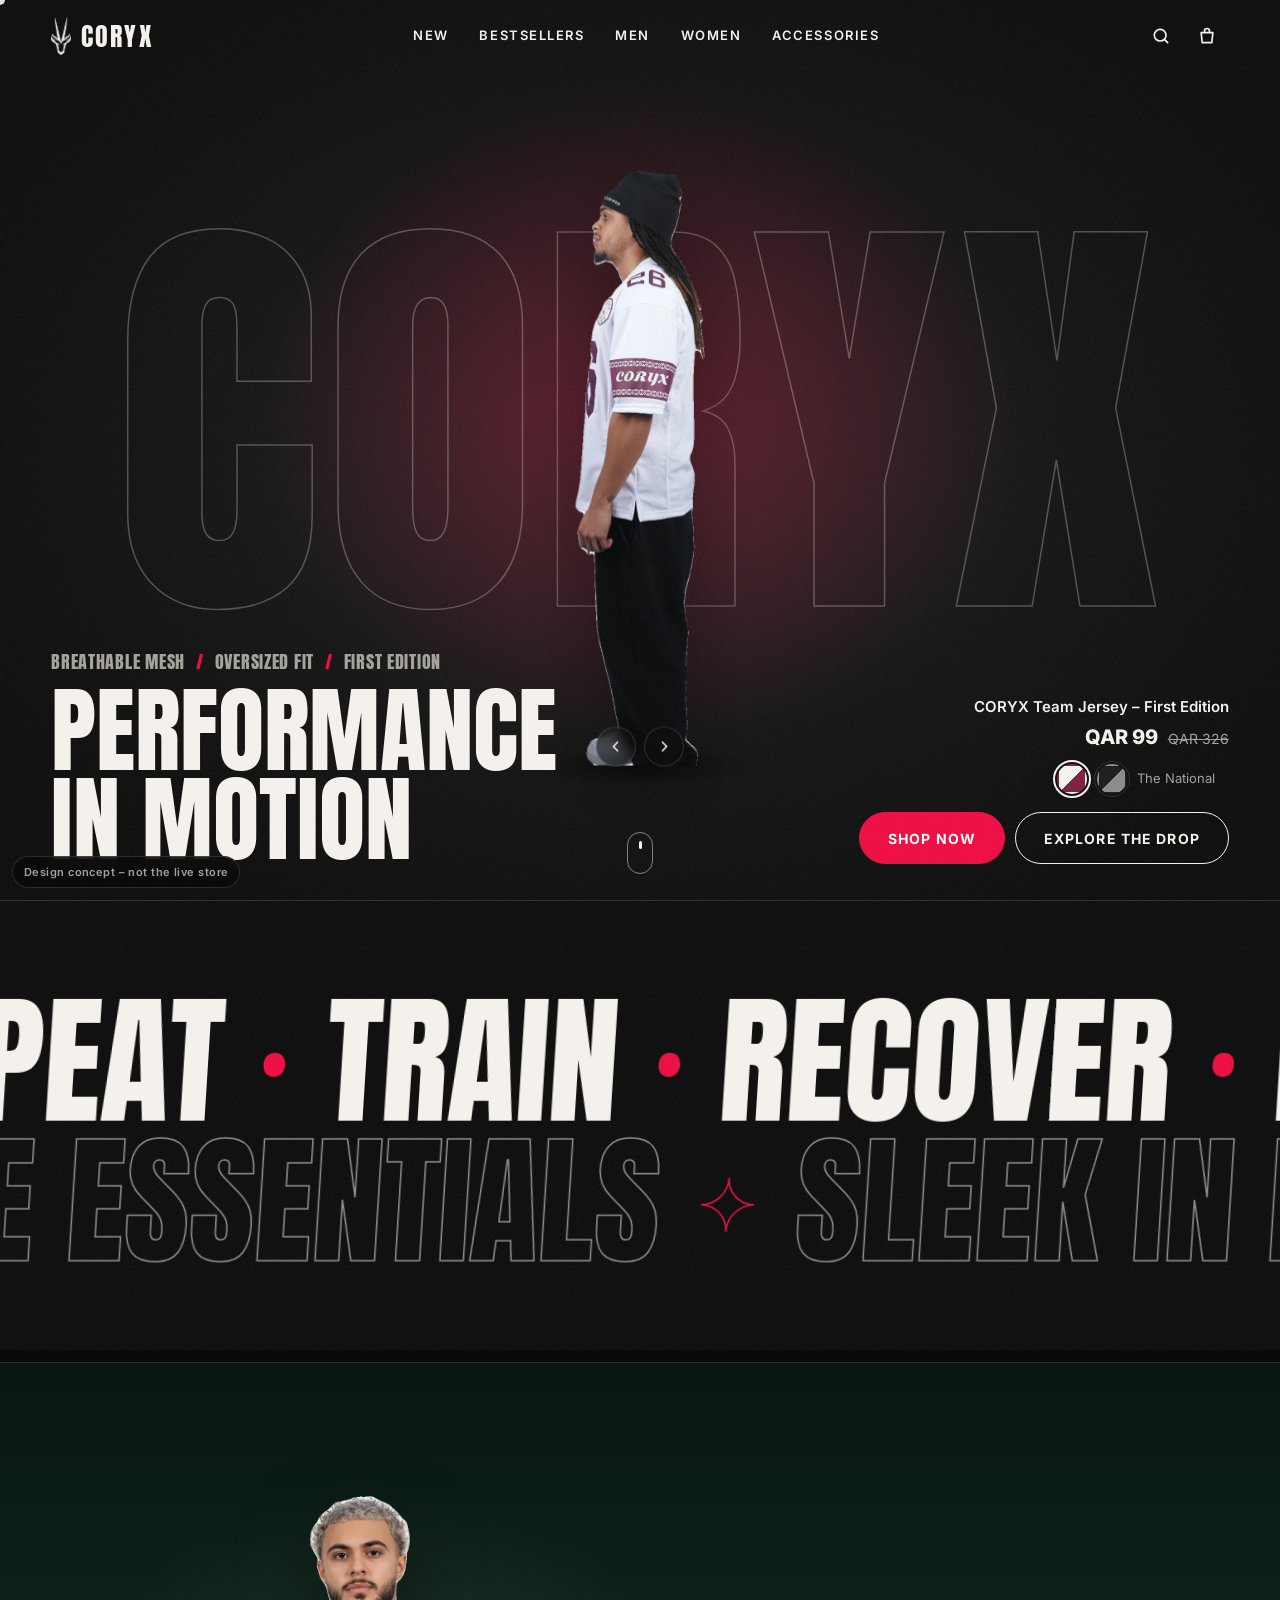
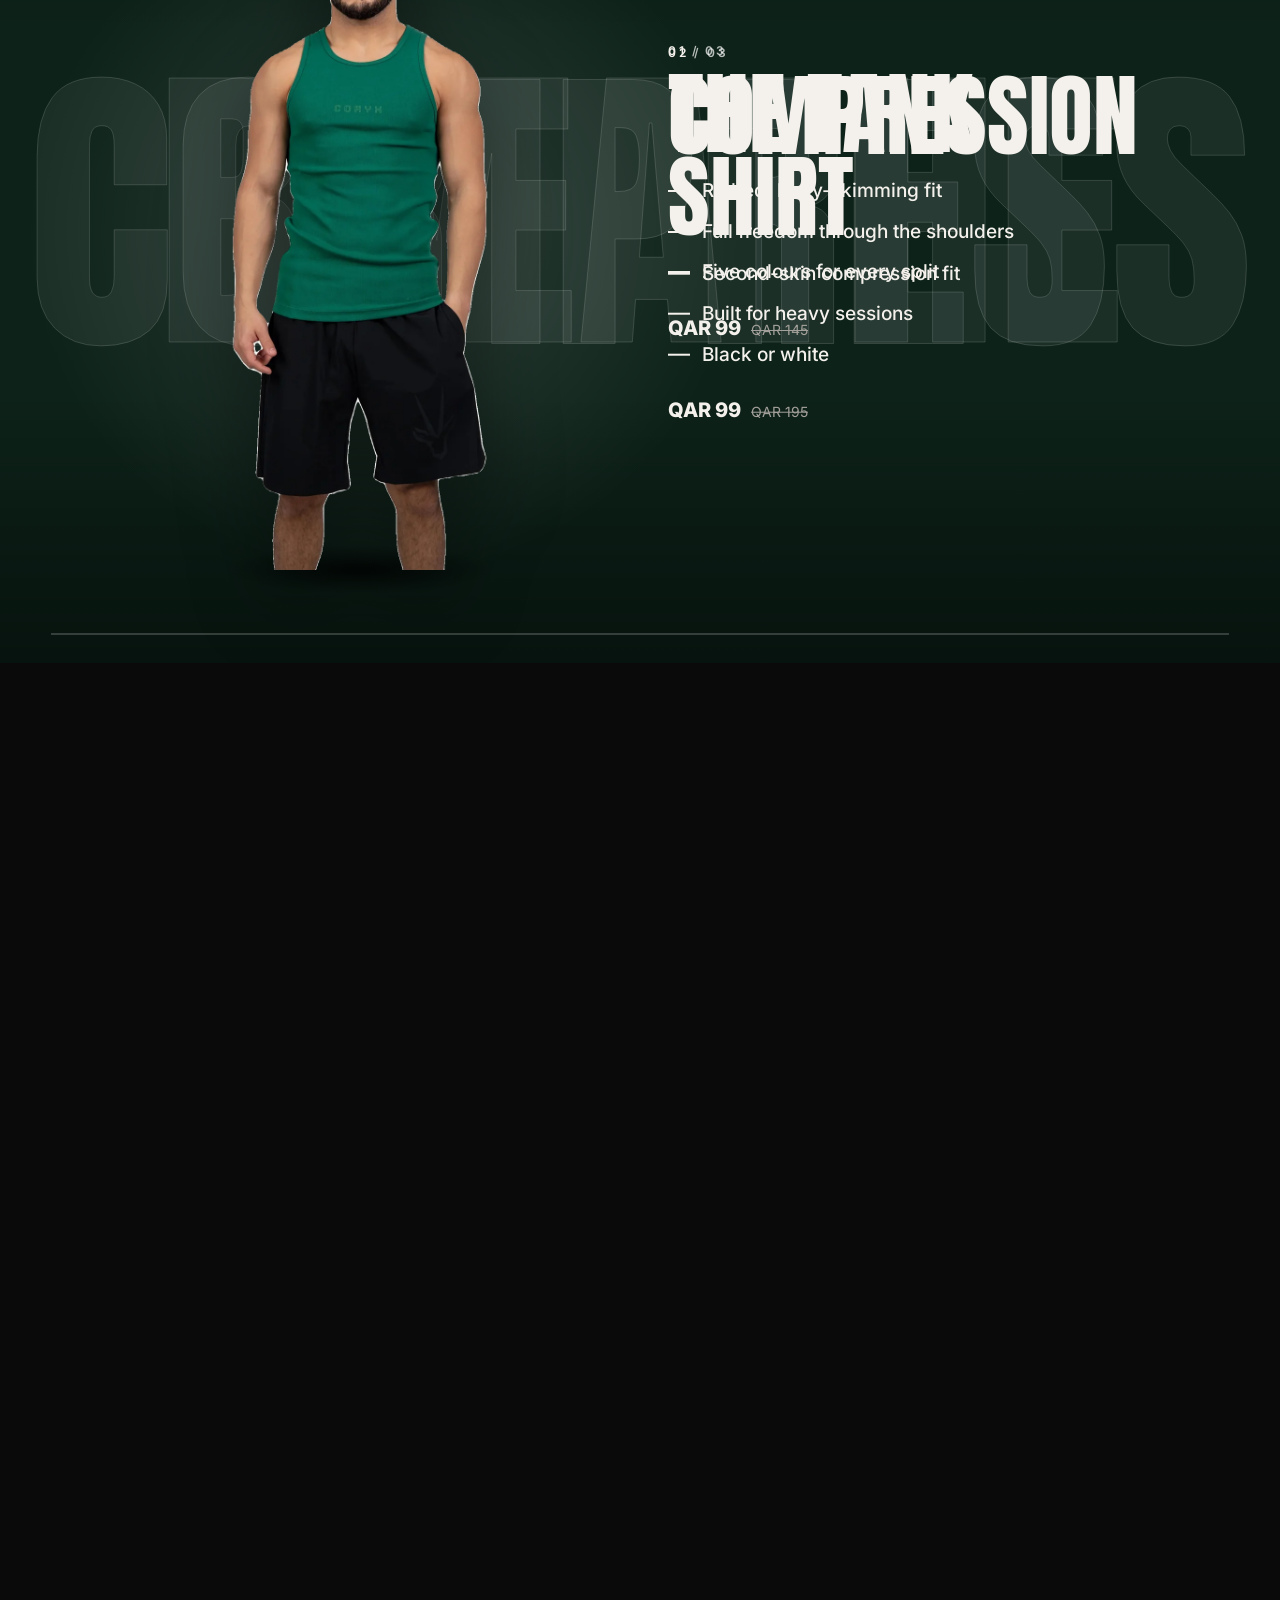
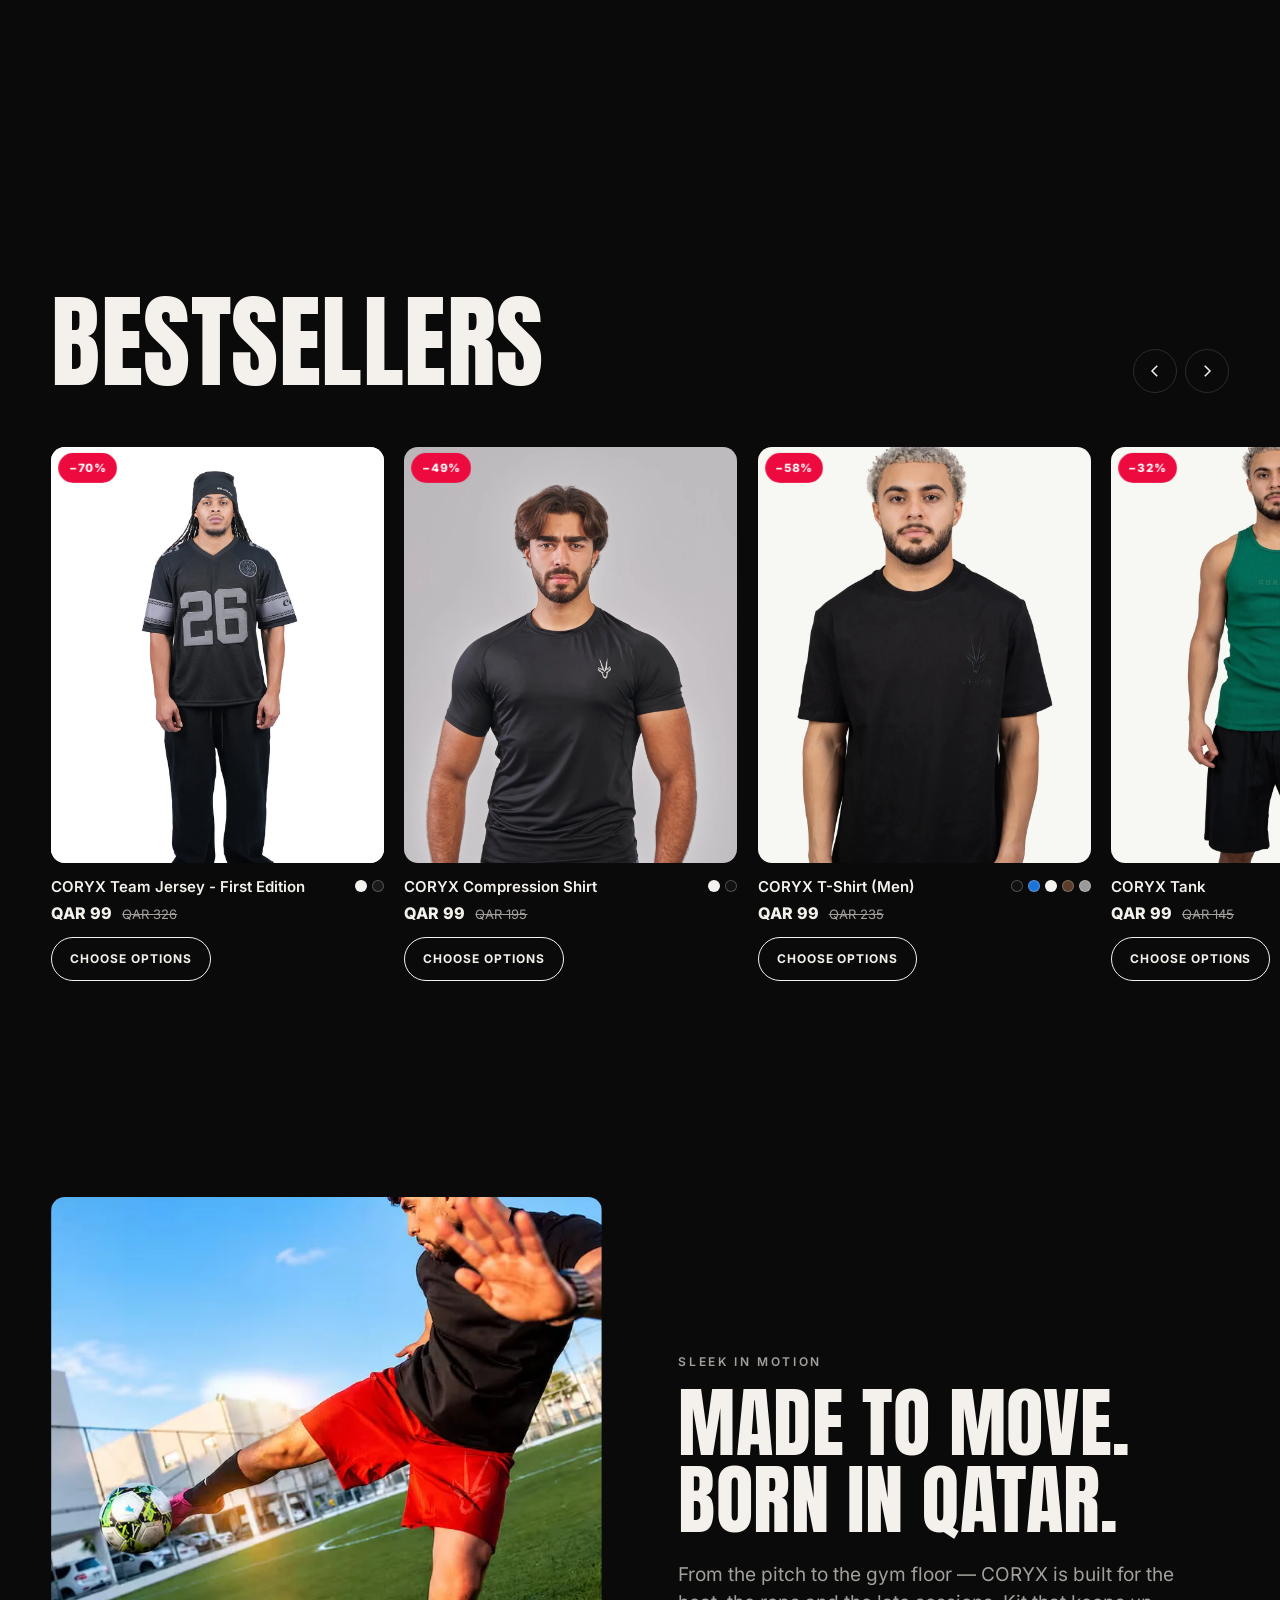
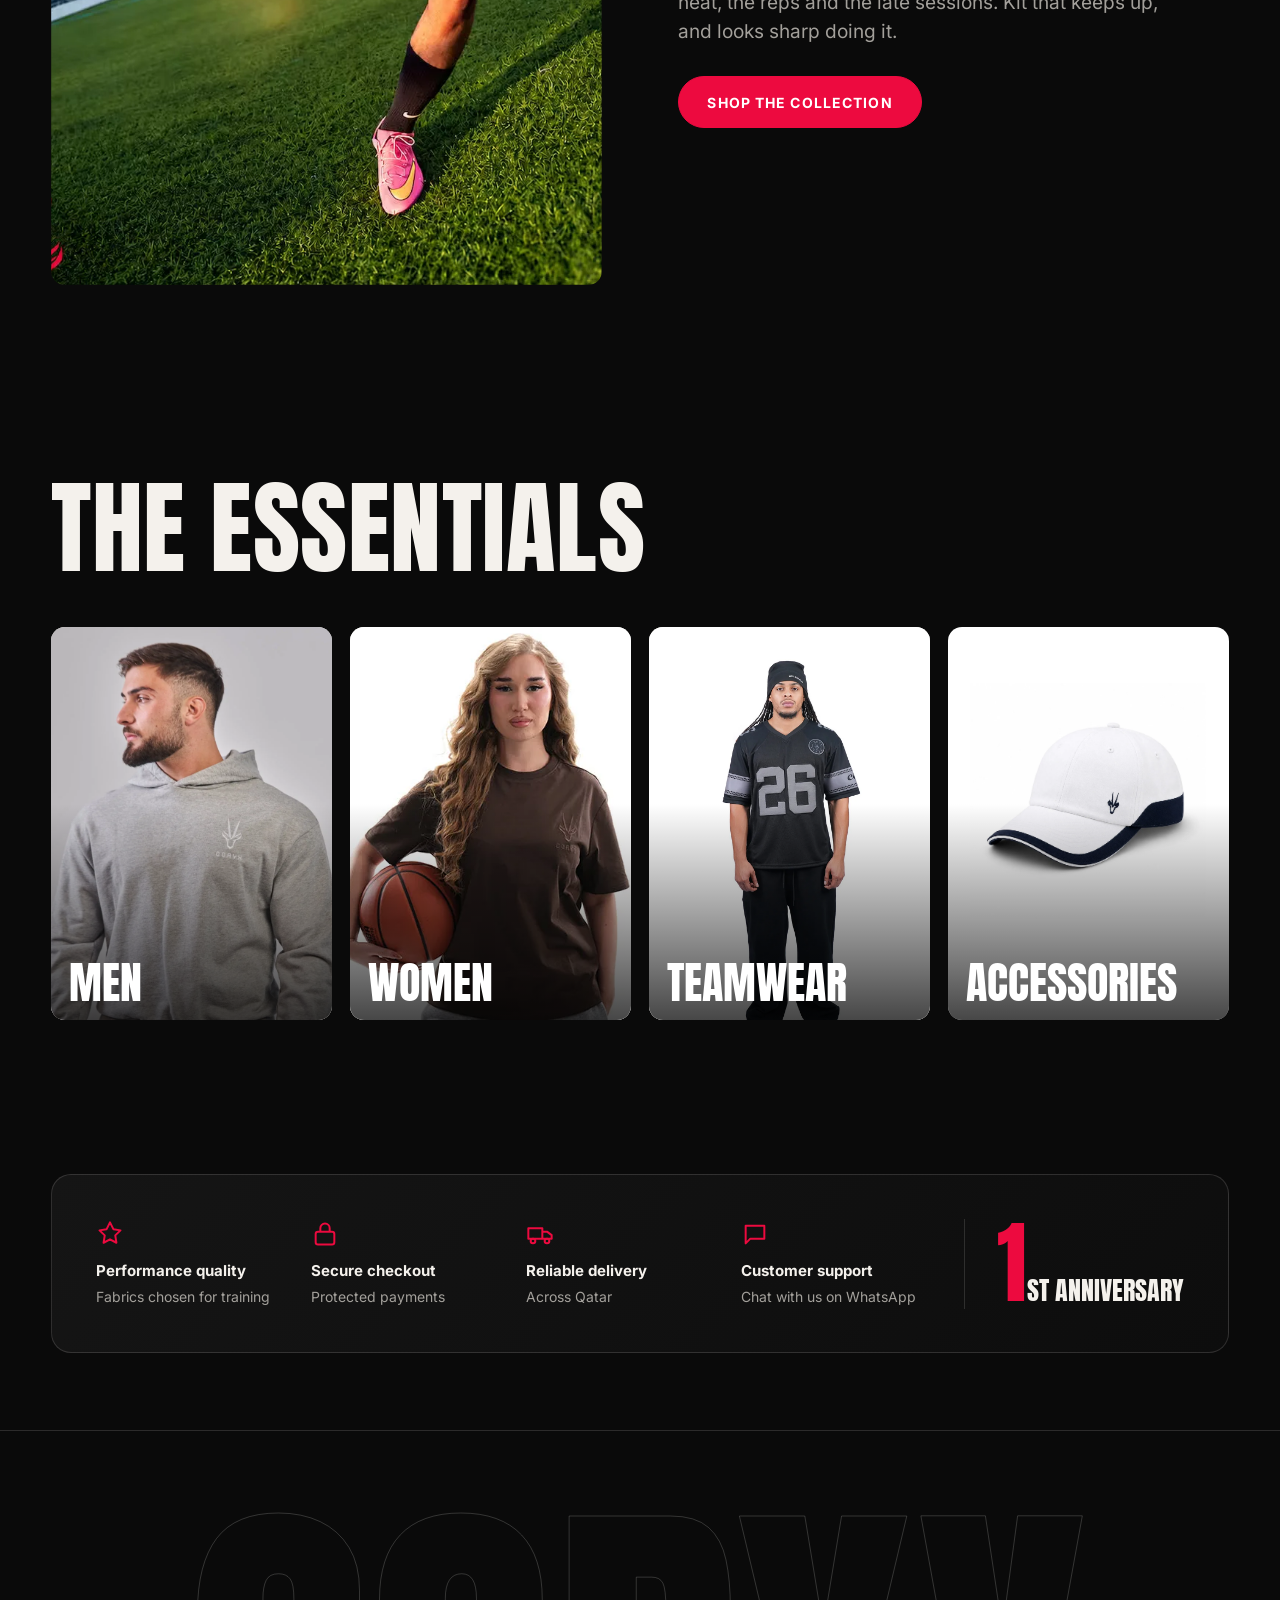
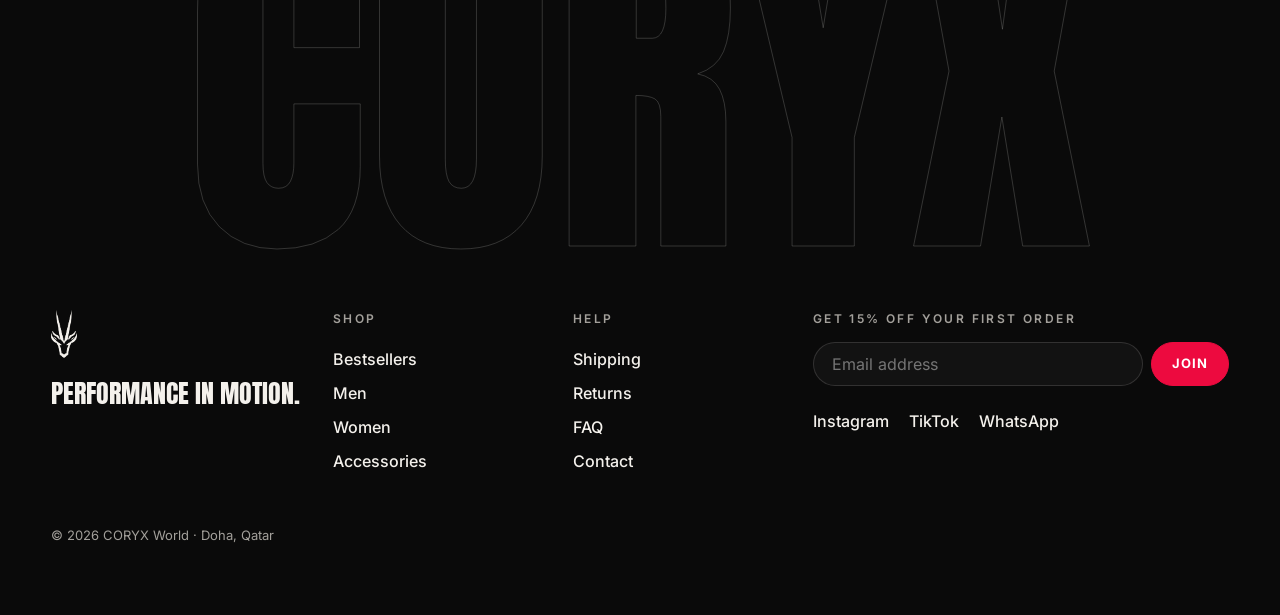
==== commit a5294c46: "Demo hero: replace floating spec chips with a plain spec line in the display font Remove the pill ch" ====
--- a/demo/index.html
+++ b/demo/index.html
@@ -73,16 +73,10 @@
       frames='["images/cutouts/jersey-national-0.webp","images/cutouts/jersey-national-1.webp","images/cutouts/jersey-national-2.webp","images/cutouts/jersey-national-3.webp"]'
       ratio="1000/1500"></coryx-spin>
 
-    <ul class="chips" aria-label="Product highlights">
-      <li class="chip" data-depth="1.2"><span class="chip__dot"></span>Breathable mesh</li>
-      <li class="chip" data-depth="0.7"><span class="chip__dot"></span>Oversized fit</li>
-      <li class="chip" data-depth="1.6"><span class="chip__dot"></span>First Edition</li>
-      <li class="chip" data-depth="0.9"><span class="chip__dot"></span>Game-day ready</li>
-    </ul>
   </div>
 
   <div class="hero__copy">
-    <p class="eyebrow">New drop · Qatar</p>
+    <p class="hero__specs">Breathable mesh <span aria-hidden="true">/</span> Oversized fit <span aria-hidden="true">/</span> First Edition</p>
     <h1 class="hero__title" id="heroTitle"><span class="hero__line">Performance</span> <span class="hero__line">in Motion</span></h1>
   </div>
 
--- a/demo/demo.css
+++ b/demo/demo.css
@@ -147,13 +147,8 @@
 .swatch.is-active { outline: 2px solid var(--fg); }
 .swatches__label { font-size: 13px; color: var(--muted); min-width: 92px; text-align: start; }
 .hero__ctas { display: flex; gap: 10px; flex-wrap: wrap; justify-content: flex-end; }
-.chips { list-style: none; margin: 0; padding: 0; position: absolute; inset: 0; pointer-events: none; }
-.chip { position: absolute; display: flex; align-items: center; gap: 8px; white-space: nowrap; padding: 9px 14px; border-radius: 999px; font-size: 13px; font-weight: 600; background: rgba(20,20,20,.62); border: 1px solid rgba(255,255,255,.14); backdrop-filter: blur(10px); -webkit-backdrop-filter: blur(10px); box-shadow: 0 10px 30px rgba(0,0,0,.35); }
-.chip__dot { width: 7px; height: 7px; border-radius: 50%; background: var(--accent); box-shadow: 0 0 0 4px rgba(237,10,63,.25); }
-.chip:nth-child(1) { inset-block-start: 20%; inset-inline-end: 88%; }
-.chip:nth-child(2) { inset-block-start: 36%; inset-inline-start: 90%; }
-.chip:nth-child(3) { inset-block-start: 62%; inset-inline-end: 92%; }
-.chip:nth-child(4) { inset-block-start: 74%; inset-inline-start: 86%; }
+.hero__specs { font-family: var(--display); text-transform: uppercase; font-size: clamp(16px, 1.4vw, 22px); letter-spacing: .04em; line-height: 1.1; color: var(--muted); margin: 0 0 14px; }
+.hero__specs span { color: var(--accent); margin-inline: .35em; }
 .scroll-cue { position: absolute; inset-block-end: 26px; inset-inline-start: 50%; width: 26px; height: 42px; margin-inline-start: -13px; border: 1.5px solid rgba(244,241,236,.5); border-radius: 99px; z-index: 2; }
 .scroll-cue span { position: absolute; inset-inline-start: 50%; inset-block-start: 8px; width: 3px; height: 8px; margin-inline-start: -1.5px; background: var(--fg); border-radius: 3px; animation: cue 1.8s var(--ease) infinite; }
 @keyframes cue { 0% { transform: translateY(0); opacity: 1 } 80% { transform: translateY(14px); opacity: 0 } 100% { opacity: 0 } }
@@ -286,7 +281,7 @@
   .hero__stage { position: relative; inset: auto; transform: none; width: auto; height: min(42svh, 360px); aspect-ratio: 1000/1500; grid-row: 1; justify-self: center; align-self: center; }
   .hero__outline { font-size: 46vw; inset-block-start: 36%; }
   .hero__copy { grid-column: 1; grid-row: 2; text-align: center; }
-  .hero__copy .eyebrow { display: none; }
+  .hero__specs { font-size: 15px; margin-block-end: 8px; }
   .hero__title { font-size: clamp(42px, 12.4vw, 84px); }
   .hero__buy { grid-column: 1; grid-row: 3; justify-self: stretch; align-items: stretch; text-align: center; gap: 12px; }
   .hero__product { display: flex; flex-wrap: wrap; align-items: center; justify-content: center; column-gap: 14px; row-gap: 2px; }
@@ -297,10 +292,6 @@
   .swatches__label { min-width: 0; }
   .hero__ctas { display: grid; grid-template-columns: 1fr 1fr; }
   .hero__ctas .btn { padding: 0 12px; font-size: 12.5px; min-height: 48px; }
-  .chip { font-size: 11.5px; padding: 7px 11px; }
-  .chip:nth-child(1) { inset-inline-end: 70%; inset-inline-start: auto; inset-block-start: 18%; }
-  .chip:nth-child(2) { inset-inline-start: 72%; inset-inline-end: auto; inset-block-start: 44%; }
-  .chip:nth-child(3), .chip:nth-child(4) { display: none; }
   .scroll-cue { display: none; }
   .showcase__pin { grid-template-columns: 1fr; grid-template-rows: 1fr auto; padding: 64px 16px 64px; gap: 4px; }
   .sc-item .eyebrow { margin-block-end: 6px; }
